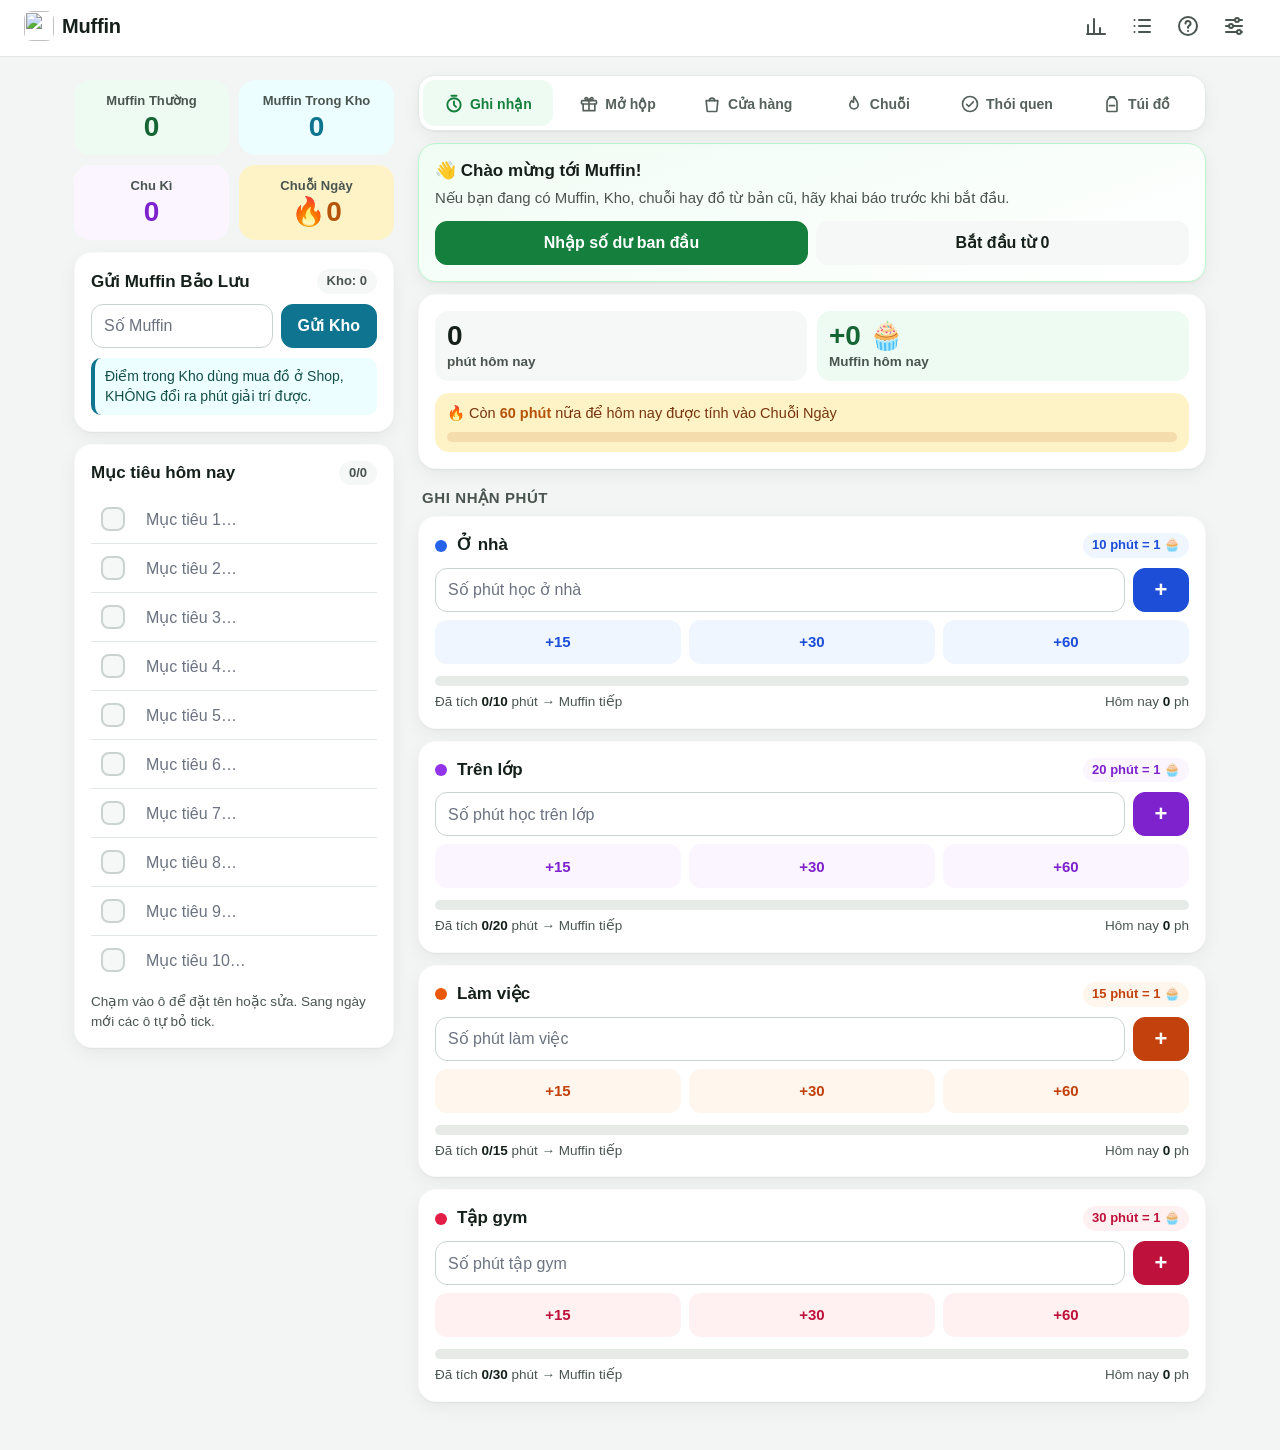
==== index.html @ 3c66b97e "Thêm app Muffin Study Game" ====
<!doctype html>
<html lang="vi">
<head>
  <meta charset="utf-8">
  <meta name="viewport" content="width=device-width, initial-scale=1, viewport-fit=cover">
  <title>Muffin</title>
  <meta name="description" content="Muffin Study Game — tự thưởng khi học, làm việc và tập gym.">
  <meta name="theme-color" content="#FFFFFF">
  <!-- PWA cho iPhone -->
  <meta name="apple-mobile-web-app-capable" content="yes">
  <meta name="mobile-web-app-capable" content="yes">
  <meta name="apple-mobile-web-app-title" content="Muffin">
  <meta name="apple-mobile-web-app-status-bar-style" content="default">
  <meta name="format-detection" content="telephone=no">
  <link rel="apple-touch-icon" sizes="180x180" href="icons/apple-touch-icon.png">
  <link rel="icon" type="image/svg+xml" href="icons/icon.svg">
  <link rel="icon" type="image/png" sizes="192x192" href="icons/icon-192.png">
  <link rel="manifest" href="manifest.json">
  <link rel="stylesheet" href="styles.css">
</head>
<body>
  <div class="app" id="app">
    <header class="topbar" id="topbar">
      <div class="topbar-row">
        <button class="brand" data-act="go" data-view="today" aria-label="Về trang Ghi nhận">
          <img src="icons/icon.svg" alt="" width="30" height="30">
          <span>Muffin</span>
        </button>
        <div class="top-actions" id="topActions"></div>
      </div>
      <div class="statbar" id="statbar" aria-label="Chỉ số"></div>
    </header>
    <div id="banner"></div>

    <div class="layout">
      <aside class="sidebar" id="sidebar" aria-label="Chỉ số và mục tiêu"></aside>
      <main class="main">
        <nav class="tabs" id="tabs" aria-label="Điều hướng chính"></nav>
        <div id="view" class="view"></div>
      </main>
    </div>

    <div class="toasts" id="toasts" role="status" aria-live="polite"></div>
    <div id="modalRoot"></div>
    <input type="file" id="importFile" accept="application/json,.json" hidden>
  </div>
  <noscript>Muffin cần bật JavaScript.</noscript>
  <script src="rules.js"></script>
  <script src="app.js"></script>
</body>
</html>
---- styles.css ----
/* Muffin Study Game — giao diện (ưu tiên iPhone 375–430px) */
:root {
  --bg: #F3F5F4;
  --card: #FFFFFF;
  --text: #15201A;
  --muted: #4A5550;
  --line: #E2E8E4;
  --soft: #F6F8F7;

  --green: #15803D;
  --green-strong: #166534;
  --green-bar: #16A34A;
  --green-50: #EEFBF2;
  --green-100: #DCFCE7;

  --home: #2563EB;  --home-ink: #1D4ED8;  --home-bg: #EFF6FF;
  --class: #9333EA; --class-ink: #7E22CE; --class-bg: #FAF5FF;
  --work: #EA580C;  --work-ink: #C2410C;  --work-bg: #FFF7ED;
  --gym: #E11D48;   --gym-ink: #BE123C;   --gym-bg: #FFF1F2;

  --kho: #0E7490;   --kho-bg: #ECFEFF;
  --day: #B45309;   --day-bg: #FEF3C7;   --day-bar: #F59E0B;
  --habit: #0F766E; --habit-bg: #CCFBF1; --habit-bar: #14B8A6;
  --danger: #B91C1C; --danger-bg: #FEF2F2;

  --radius: 18px;
  --radius-sm: 12px;
  --shadow: 0 1px 2px rgba(16, 24, 20, .05), 0 6px 18px rgba(16, 24, 20, .05);
  --nav-h: 62px;
  --safe-top: env(safe-area-inset-top, 0px);
  --safe-bottom: env(safe-area-inset-bottom, 0px);
  --safe-left: env(safe-area-inset-left, 0px);
  --safe-right: env(safe-area-inset-right, 0px);
  color-scheme: light;
}

* { box-sizing: border-box; }
html, body {
  margin: 0;
  background: var(--bg);
  color: var(--text);
  font: 16px/1.45 -apple-system, BlinkMacSystemFont, "SF Pro Text", "Segoe UI", Roboto, "Helvetica Neue", Arial, sans-serif;
  -webkit-text-size-adjust: 100%;
  -webkit-tap-highlight-color: transparent;
  overscroll-behavior: none;
}
body { min-height: 100vh; min-height: 100dvh; }
button, input, select, textarea { font: inherit; color: inherit; }
button { cursor: pointer; touch-action: manipulation; }
button:disabled { cursor: not-allowed; }
a { color: var(--green); }
h1, h2, h3 { margin: 0; line-height: 1.25; }
p { margin: 0; }
.num, b, .big { font-variant-numeric: tabular-nums; }
:focus-visible { outline: 3px solid #2563EB; outline-offset: 2px; border-radius: 6px; }
.sr-only { position: absolute; width: 1px; height: 1px; overflow: hidden; clip: rect(0 0 0 0); white-space: nowrap; }

/* ---------------- Thanh đầu trang ---------------- */
.topbar {
  position: sticky; top: 0; z-index: 20;
  background: rgba(255, 255, 255, .94);
  -webkit-backdrop-filter: saturate(1.6) blur(14px);
  backdrop-filter: saturate(1.6) blur(14px);
  border-bottom: 1px solid var(--line);
  padding: calc(var(--safe-top) + 4px) calc(var(--safe-right) + 12px) 8px calc(var(--safe-left) + 12px);
}
.topbar-row { display: flex; align-items: center; justify-content: space-between; min-height: 44px; }
.brand {
  display: flex; align-items: center; gap: 8px; border: 0; background: none; padding: 4px 6px 4px 0;
  font-weight: 800; font-size: 20px; letter-spacing: -.01em; min-height: 44px;
}
.brand img { border-radius: 8px; }
.top-actions { display: flex; gap: 2px; }
.icon-btn {
  width: 44px; height: 44px; display: inline-grid; place-items: center;
  border: 0; background: none; border-radius: 12px; color: var(--muted);
}
.icon-btn:hover { background: var(--soft); }
.icon-btn.on { color: var(--green); background: var(--green-50); }
.icon-btn svg { width: 24px; height: 24px; }
.icon-btn.sm { width: 40px; height: 40px; }
.icon-btn.sm svg { width: 20px; height: 20px; }
.icon-btn.danger { color: var(--danger); }

.statbar { display: grid; grid-template-columns: repeat(4, 1fr); gap: 6px; margin-top: 4px; }
.stat {
  border-radius: 12px; padding: 5px 6px 6px; text-align: center; min-width: 0;
  background: var(--soft);
}
.stat .lbl { display: block; font-size: 11.5px; font-weight: 600; color: var(--muted); white-space: nowrap; overflow: hidden; text-overflow: ellipsis; }
.stat b { display: block; font-size: 19px; line-height: 1.15; font-weight: 800; }
.stat.s-muffin { background: var(--green-50); } .stat.s-muffin b { color: var(--green-strong); }
.stat.s-kho { background: var(--kho-bg); } .stat.s-kho b { color: var(--kho); }
.stat.s-cycle { background: var(--class-bg); } .stat.s-cycle b { color: var(--class-ink); }
.stat.s-streak { background: var(--day-bg); } .stat.s-streak b { color: var(--day); }
.stat.bump b { animation: bump .5s ease; }
@keyframes bump { 0% { transform: scale(1); } 40% { transform: scale(1.22); } 100% { transform: scale(1); } }

/* ---------------- Banner ---------------- */
#banner:empty { display: none; }
.banner {
  display: flex; align-items: center; gap: 10px; flex-wrap: wrap;
  margin: 10px calc(var(--safe-right) + 12px) 0 calc(var(--safe-left) + 12px);
  padding: 8px 8px 8px 14px; border-radius: 14px; background: #FFFBEB; border: 1px solid #FDE68A;
  font-size: 14px; color: #713F12;
}
.banner span { flex: 1; min-width: 160px; }

/* ---------------- Bố cục ---------------- */
.layout { padding: 0 calc(var(--safe-right) + 12px) 0 calc(var(--safe-left) + 12px); }
.sidebar { display: none; }
.view { padding: 12px 0 calc(var(--nav-h) + var(--safe-bottom) + 28px); max-width: 720px; margin: 0 auto; }
.view > * + * { margin-top: 12px; }

/* Thanh tab dưới đáy (iPhone) */
.tabs {
  position: fixed; left: 0; right: 0; bottom: 0; z-index: 30;
  display: grid; grid-template-columns: repeat(6, 1fr);
  background: rgba(255, 255, 255, .96);
  -webkit-backdrop-filter: saturate(1.6) blur(14px);
  backdrop-filter: saturate(1.6) blur(14px);
  border-top: 1px solid var(--line);
  padding: 4px calc(var(--safe-right) + 4px) calc(var(--safe-bottom) + 4px) calc(var(--safe-left) + 4px);
}
.tab {
  border: 0; background: none; min-height: 54px; padding: 4px 0 2px;
  display: flex; flex-direction: column; align-items: center; justify-content: center; gap: 2px;
  color: #56615B; font-size: 11px; font-weight: 600; border-radius: 12px; position: relative;
}
.tab svg { width: 25px; height: 25px; }
.tab.on { color: var(--green); }
.tab.on svg { stroke-width: 2.3; }
.tab .badge {
  position: absolute; top: 2px; left: calc(50% + 6px);
  min-width: 18px; height: 18px; padding: 0 5px; border-radius: 9px;
  background: var(--danger); color: #fff; font-size: 11px; font-weight: 800; line-height: 18px;
}

/* ---------------- Thẻ ---------------- */
.card {
  background: var(--card); border-radius: var(--radius); box-shadow: var(--shadow);
  padding: 16px; border: 1px solid rgba(0, 0, 0, .025);
}
.card-head { display: flex; align-items: center; justify-content: space-between; gap: 8px; margin-bottom: 10px; }
.card h3 { font-size: 17px; font-weight: 750; }
.sec-title { font-size: 15px; font-weight: 750; color: var(--muted); text-transform: uppercase; letter-spacing: .04em; margin: 20px 4px 0 !important; }
.sec-title + .card, .sec-title + .bag-grid, .sec-title + .list { margin-top: 8px !important; }
.muted { color: var(--muted); }
.hint { color: var(--muted); font-size: 13.5px; margin-top: 8px; }
.note {
  margin-top: 10px; font-size: 14px; color: #134E4A; background: var(--kho-bg);
  border-radius: 10px; padding: 8px 10px; border-left: 4px solid var(--kho);
}
.pill {
  display: inline-flex; align-items: center; gap: 4px; padding: 3px 10px; border-radius: 999px;
  font-size: 13px; font-weight: 700; background: var(--soft); color: var(--muted); white-space: nowrap;
}
.pill.day { background: var(--day-bg); color: var(--day); }
.pill.habit { background: var(--habit-bg); color: var(--habit); }
.page-head { display: flex; align-items: center; gap: 4px; margin-left: -8px; }
.page-head h2 { font-size: 22px; font-weight: 800; }

/* ---------------- Nút ---------------- */
.btn {
  min-height: 44px; padding: 0 16px; border-radius: 12px; border: 1px solid var(--line);
  background: #fff; font-weight: 700; display: inline-flex; align-items: center; justify-content: center; gap: 6px;
  white-space: nowrap; transition: transform .08s ease, background .15s;
}
.btn:active:not(:disabled) { transform: scale(.97); }
.btn.primary { background: var(--green); border-color: var(--green); color: #fff; }
.btn:hover:not(:disabled) { filter: brightness(.94); }
.btn.kho { background: var(--kho); border-color: var(--kho); color: #fff; }
.btn.day { background: var(--day); border-color: var(--day); color: #fff; }
.btn.habit { background: var(--habit); border-color: var(--habit); color: #fff; }
.btn.danger { background: var(--danger); border-color: var(--danger); color: #fff; }
.btn.ghost-danger { color: var(--danger); border-color: #FECACA; background: var(--danger-bg); }
.btn.soft { background: var(--soft); border-color: transparent; }
.btn:disabled { background: #E7EAE8; border-color: #E7EAE8; color: #48514C; }
.btn.block { width: 100%; }
.btn.big { min-height: 54px; font-size: 18px; border-radius: 16px; }
.btn.sm { min-height: 44px; padding: 0 12px; font-size: 15px; }
.btn-row { display: flex; gap: 8px; flex-wrap: wrap; }
.btn-row > .btn { flex: 1; }

/* ---------------- Ô nhập ---------------- */
.row { display: flex; gap: 8px; }
.row input { flex: 1; min-width: 0; }
.input, .row input, .field input, .goal-text {
  font-size: 16px; /* >=16px để iOS không tự phóng to */
  min-height: 44px; padding: 0 12px; border-radius: 12px; border: 1.5px solid #CBD3CE; background: #fff;
}
.input:focus, .row input:focus, .field input:focus { outline: none; border-color: var(--green); box-shadow: 0 0 0 3px rgba(21, 128, 61, .18); }
.input.err, .row input.err { border-color: var(--danger); box-shadow: 0 0 0 3px rgba(185, 28, 28, .14); }
.live { margin-top: 8px; font-size: 14.5px; color: var(--muted); }
.live b { color: var(--text); }

/* ---------------- Thanh tiến độ ---------------- */
.bar { height: 10px; border-radius: 999px; background: #E6EBE8; overflow: hidden; }
.bar > span { display: block; height: 100%; border-radius: 999px; background: var(--green-bar); transition: width .45s cubic-bezier(.2, .8, .2, 1); }
.bar.lg { height: 14px; }
.bar-text { display: flex; justify-content: space-between; gap: 8px; font-size: 13.5px; color: var(--muted); margin-top: 6px; }
.bar-text b { color: var(--text); }

/* ---------------- Hôm nay ---------------- */
.today-sum .sum-grid { display: grid; grid-template-columns: 1fr 1fr; gap: 10px; }
.sum-box { background: var(--soft); border-radius: 14px; padding: 10px 12px; position: relative; }
.sum-box .big { font-size: 28px; font-weight: 800; line-height: 1.1; }
.sum-box.muffin { background: var(--green-50); }
.sum-box.muffin .big { color: var(--green-strong); }
.sum-box .lbl { font-size: 13.5px; color: var(--muted); font-weight: 600; }
.streak-line { margin-top: 12px; padding: 10px 12px; border-radius: 14px; background: var(--day-bg); color: #78350F; font-size: 14.5px; }
.streak-line b { color: var(--day); }
.streak-line .bar { margin-top: 8px; background: rgba(180, 83, 9, .14); }
.streak-line .bar > span { background: var(--day-bar); }

.cat { position: relative; overflow: hidden; }
.cat-head { display: flex; align-items: center; gap: 10px; margin-bottom: 10px; }
.cat-head .dot { width: 12px; height: 12px; border-radius: 50%; flex: none; }
.cat-head b { font-size: 17px; }
.cat-head .rate { margin-left: auto; font-size: 13px; font-weight: 700; padding: 3px 9px; border-radius: 999px; }
.cat .quick { display: flex; gap: 8px; margin-top: 8px; }
.cat .quick button { flex: 1; min-height: 44px; border-radius: 12px; border: 0; font-weight: 750; font-size: 15px; }
.cat .bar { margin-top: 12px; }
.cat-home .dot, .cat-home .bar > span { background: var(--home); }
.cat-home .rate, .cat-home .quick button { background: var(--home-bg); color: var(--home-ink); }
.cat-home .btn.primary { background: var(--home-ink); border-color: var(--home-ink); }
.cat-class .dot, .cat-class .bar > span { background: var(--class); }
.cat-class .rate, .cat-class .quick button { background: var(--class-bg); color: var(--class-ink); }
.cat-class .btn.primary { background: var(--class-ink); border-color: var(--class-ink); }
.cat-work .dot, .cat-work .bar > span { background: var(--work); }
.cat-work .rate, .cat-work .quick button { background: var(--work-bg); color: var(--work-ink); }
.cat-work .btn.primary { background: var(--work-ink); border-color: var(--work-ink); }
.cat-gym .dot, .cat-gym .bar > span { background: var(--gym); }
.cat-gym .rate, .cat-gym .quick button { background: var(--gym-bg); color: var(--gym-ink); }
.cat-gym .btn.primary { background: var(--gym-ink); border-color: var(--gym-ink); }
.cat .btn.primary { min-width: 56px; font-size: 22px; }

.flash {
  position: absolute; right: 14px; top: 10px; pointer-events: none;
  font-weight: 800; font-size: 20px; color: var(--green-strong);
  background: var(--green-100); padding: 4px 12px; border-radius: 999px;
  animation: flashUp 1.6s ease forwards;
}
@keyframes flashUp {
  0% { opacity: 0; transform: translateY(10px) scale(.8); }
  15% { opacity: 1; transform: translateY(0) scale(1.08); }
  30% { transform: scale(1); }
  80% { opacity: 1; }
  100% { opacity: 0; transform: translateY(-18px); }
}

/* Mục tiêu */
.goal-list { list-style: none; margin: 0; padding: 0; }
.goal { display: flex; align-items: center; gap: 4px; padding: 2px 0; }
.goal + .goal { border-top: 1px solid var(--line); }
.chk { width: 44px; height: 44px; flex: none; display: grid; place-items: center; position: relative; cursor: pointer; }
.chk input { position: absolute; inset: 0; opacity: 0; margin: 0; cursor: pointer; }
.chk i {
  width: 24px; height: 24px; border-radius: 8px; border: 2px solid #9AA6A0; display: grid; place-items: center; background: #fff;
  transition: background .15s, border-color .15s;
}
.chk input:checked + i { background: var(--green); border-color: var(--green); }
.chk input:checked + i::after { content: ''; width: 6px; height: 11px; border: solid #fff; border-width: 0 2.5px 2.5px 0; transform: rotate(45deg) translate(-1px, -1px); }
.chk input:disabled + i { border-color: #CBD3CE; background: var(--soft); }
.chk input:focus-visible + i { outline: 3px solid #2563EB; outline-offset: 2px; }
.goal-text { flex: 1; min-width: 0; border-color: transparent !important; background: transparent; padding: 0 6px; }
.goal-text:focus { background: var(--soft); border-color: #CBD3CE !important; outline: none; }
.goal.done .goal-text { text-decoration: line-through; color: var(--muted); }

/* ---------------- Hộp ---------------- */
.box-card { text-align: center; padding: 22px 16px; }
.box-card h2 { font-size: 22px; font-weight: 800; margin-top: 8px; }
.box-avail { font-size: 17px; margin: 6px 0 14px; color: var(--muted); }
.box-avail b { font-size: 30px; color: #6D28D9; margin-right: 4px; }
.box-card .bar > span { background: linear-gradient(90deg, #7C3AED, #C026D3); }
.box-card .btn.big { margin-top: 16px; width: 100%; background: #6D28D9; border-color: #6D28D9; color: #fff; }
.box-card .btn.big:disabled { background: #E7EAE8; border-color: #E7EAE8; color: #48514C; }

.gift { width: 120px; height: 112px; margin: 6px auto 4px; position: relative; }
.gift .g-body { position: absolute; left: 10px; right: 10px; bottom: 0; height: 70px; background: #7C3AED; border-radius: 10px 10px 14px 14px; }
.gift .g-lid { position: absolute; left: 0; right: 0; top: 24px; height: 26px; background: #8B5CF6; border-radius: 9px; z-index: 2; }
.gift .g-rib-v, .gift .g-rib-l { position: absolute; left: 50%; width: 18px; margin-left: -9px; top: 50px; bottom: 0; background: #FBBF24; z-index: 3; }
.gift .g-rib-l { top: 24px; bottom: auto; height: 26px; }
.gift .g-bow { position: absolute; left: 50%; top: 2px; width: 60px; height: 26px; margin-left: -30px; z-index: 4; }
.gift .g-bow::before, .gift .g-bow::after {
  content: ''; position: absolute; top: 2px; width: 26px; height: 22px; border: 6px solid #FBBF24; border-radius: 50% 50% 4px 50%;
}
.gift .g-bow::before { left: 0; transform: rotate(-12deg); }
.gift .g-bow::after { right: 0; transform: rotate(12deg) scaleX(-1); }
.gift .g-lid-wrap { position: absolute; inset: 0 0 auto 0; height: 50px; z-index: 5; }
.gift.ready { animation: wiggle 2.4s ease-in-out infinite; }
@keyframes wiggle { 0%, 80%, 100% { transform: rotate(0); } 84% { transform: rotate(-5deg); } 88% { transform: rotate(5deg); } 92% { transform: rotate(-3deg); } 96% { transform: rotate(2deg); } }
.gift.shake { animation: shake .9s ease-in-out; }
@keyframes shake {
  0%, 100% { transform: translate(0) rotate(0); }
  10% { transform: translate(-3px, 0) rotate(-6deg); } 20% { transform: translate(3px, -2px) rotate(6deg); }
  30% { transform: translate(-4px, 0) rotate(-8deg); } 40% { transform: translate(4px, -3px) rotate(8deg); }
  50% { transform: translate(-5px, 0) rotate(-10deg); } 60% { transform: translate(5px, -4px) rotate(10deg); }
  70% { transform: translate(-3px, 0) rotate(-6deg); } 80% { transform: translate(3px, -2px) rotate(5deg); }
}
.gift.open .g-lid-wrap { animation: lidOff .7s cubic-bezier(.2, .9, .3, 1) forwards; }
@keyframes lidOff { to { transform: translate(40px, -90px) rotate(35deg); opacity: 0; } }
.box-stage { position: relative; padding: 20px 0 8px; text-align: center; min-height: 230px; }
.reward-pop { font-size: 46px; font-weight: 900; color: var(--green-strong); opacity: 0; transform: scale(.4); }
.reward-pop.show { animation: pop .6s cubic-bezier(.2, 1.4, .4, 1) forwards; }
@keyframes pop { to { opacity: 1; transform: scale(1); } }
.confetti { position: absolute; left: 50%; top: 90px; width: 9px; height: 14px; border-radius: 2px; opacity: 0; }
.confetti.go { animation: confetti 1.2s ease-out forwards; }
@keyframes confetti {
  0% { opacity: 1; transform: translate(0, 0) rotate(0); }
  100% { opacity: 0; transform: translate(var(--dx), var(--dy)) rotate(var(--rot)); }
}

/* ---------------- Danh sách (shop, chuỗi, nhật ký) ---------------- */
.list { padding: 4px 0; }
.list > .li { display: flex; align-items: center; gap: 12px; padding: 10px 14px; min-height: 60px; }
.list > .li + .li { border-top: 1px solid var(--line); }
.li-ic { width: 40px; height: 40px; border-radius: 12px; background: var(--soft); display: grid; place-items: center; font-size: 22px; flex: none; }
.li-main { flex: 1; min-width: 0; }
.li-main b { display: block; font-size: 16px; font-weight: 700; }
.li-sub { display: block; font-size: 13.5px; color: var(--muted); }
.li-sub.warn { color: var(--danger); font-weight: 600; }
.li-sub.good { color: var(--green-strong); font-weight: 600; }
.price { font-weight: 800; }

/* Chuỗi */
.hero { padding: 18px; }
.hero.day { background: linear-gradient(160deg, #FFFBEB, #FEF3C7); border-color: #FDE68A; }
.hero.habit-hero { background: linear-gradient(160deg, #F0FDFA, #CCFBF1); border-color: #99F6E4; }
.hero-label { font-weight: 800; font-size: 15px; text-transform: uppercase; letter-spacing: .05em; }
.hero.day .hero-label { color: var(--day); }
.hero-num { font-size: 48px; font-weight: 900; line-height: 1.05; margin: 4px 0; color: #78350F; }
.hero-num small { font-size: 18px; font-weight: 700; }
.hero p { color: #5C3A0E; font-size: 14.5px; }
.hero .bar { margin-top: 10px; background: rgba(180, 83, 9, .14); }
.hero .bar > span { background: var(--day-bar); }
.ms-at {
  width: 44px; height: 44px; border-radius: 50%; display: grid; place-items: center; flex: none;
  font-weight: 850; font-size: 15px; background: var(--soft); color: var(--muted);
}
.ms.claimed .ms-at { background: #E7EAE8; color: #48514C; }
.ms.ready .ms-at { background: var(--day); color: #fff; }
.ms.locked .ms-at { background: var(--day-bg); color: var(--day); }
.habit-ms.ready .ms-at { background: var(--habit); color: #fff; }
.habit-ms.locked .ms-at { background: var(--habit-bg); color: var(--habit); }
.seg { display: grid; grid-template-columns: 1fr 1fr; background: #E6EBE8; border-radius: 14px; padding: 4px; gap: 4px; }
.seg button { min-height: 40px; border: 0; border-radius: 10px; background: none; font-weight: 700; color: var(--muted); }
.seg button.on { background: #fff; color: var(--text); box-shadow: 0 1px 3px rgba(0, 0, 0, .1); }

/* Thói quen */
.habit-card .habit-head { display: flex; align-items: center; gap: 8px; }
.habit-card .habit-head b { flex: 1; font-size: 17px; min-width: 0; overflow-wrap: anywhere; }
.week { display: grid; grid-template-columns: repeat(7, 1fr); gap: 4px; margin: 12px 0; }
.wd {
  border: 0; background: none; padding: 0; display: flex; flex-direction: column; align-items: center; gap: 4px;
  font-size: 12px; font-weight: 600; color: var(--muted); min-height: 52px;
}
.wd i { width: 30px; height: 30px; border-radius: 50%; border: 2px dashed #B9C3BE; display: grid; place-items: center; font-style: normal; font-size: 15px; color: #fff; }
.wd.done i { background: #0D9488; border: 2px solid #0D9488; }
.wd.done i::after { content: '✓'; font-weight: 900; }
.wd.today span { color: var(--habit); font-weight: 800; }
.wd.editable i { border-style: solid; border-color: var(--habit); }
.wd.editable.done i { border-color: var(--habit); }
.wd:disabled { cursor: default; }
.btn.habit-done { background: var(--habit-bg); border-color: var(--habit-bg); color: var(--habit); }
.claim-box {
  margin-top: 10px; padding: 10px 12px; border-radius: 14px; background: var(--habit-bg); color: #134E4A;
  display: flex; align-items: center; gap: 8px; flex-wrap: wrap;
}
.claim-box span { flex: 1; min-width: 150px; font-weight: 600; }
.claim-box.day { background: var(--day-bg); color: #78350F; }
details.card > summary { list-style: none; cursor: pointer; display: flex; align-items: center; justify-content: space-between; min-height: 32px; font-weight: 750; font-size: 17px; }
details.card > summary::-webkit-details-marker { display: none; }
details.card > summary::after { content: '▾'; font-size: 18px; color: var(--muted); transition: transform .2s; }
details.card[open] > summary::after { transform: rotate(180deg); }
.rt { width: 100%; border-collapse: collapse; margin-top: 8px; font-size: 15px; }
.rt td, .rt th { padding: 8px 6px; border-top: 1px solid var(--line); text-align: left; }
.rt th { font-size: 13px; color: var(--muted); font-weight: 700; border-top: 0; }
.rt td:first-child { font-weight: 800; width: 64px; white-space: nowrap; }

/* ---------------- Túi đồ ---------------- */
.fun-card { background: linear-gradient(160deg, #F0FDF4, #DCFCE7); border-color: #BBF7D0; }
.fun-num { font-size: 44px; font-weight: 900; color: var(--green-strong); line-height: 1.05; margin: 2px 0; }
.fun-num small { font-size: 18px; font-weight: 700; }
.fun-label { font-weight: 800; color: var(--green-strong); text-transform: uppercase; letter-spacing: .05em; font-size: 14px; }
.fun-card .row { margin-top: 12px; }
.bag-grid { display: grid; grid-template-columns: repeat(2, 1fr); gap: 10px; }
.bag-card { padding: 14px 12px 12px; display: flex; flex-direction: column; gap: 6px; }
.bag-card .bag-ic { font-size: 30px; line-height: 1; }
.bag-card b.name { font-size: 15.5px; font-weight: 750; line-height: 1.25; min-height: 2.5em; }
.bag-n { font-size: 14px; color: var(--muted); }
.bag-n b { font-size: 18px; color: var(--text); }
.bag-card.has { border-color: #BBF7D0; box-shadow: 0 0 0 2px #DCFCE7 inset, var(--shadow); }
.bag-card .btn { margin-top: auto; }

/* ---------------- Thống kê ---------------- */
.chart { width: 100%; height: auto; max-height: 320px; display: block; margin-top: 6px; }
.chart text { font-size: 10.5px; fill: #4A5550; font-family: inherit; }
.legend { display: flex; flex-wrap: wrap; gap: 6px 14px; margin-top: 8px; font-size: 13.5px; }
.legend span { display: inline-flex; align-items: center; gap: 6px; }
.legend i { width: 12px; height: 12px; border-radius: 3px; display: inline-block; }
.tiles { display: grid; grid-template-columns: 1fr 1fr; gap: 10px; }
.tile { background: var(--soft); border-radius: 14px; padding: 10px 12px; }
.tile .lbl { font-size: 13px; color: var(--muted); font-weight: 600; }
.tile b { display: block; font-size: 22px; font-weight: 800; }
.tile.green { background: var(--green-50); } .tile.green b { color: var(--green-strong); }
.tile.red { background: var(--gym-bg); } .tile.red b { color: var(--gym-ink); }

/* ---------------- Nhật ký ---------------- */
.log-li time { font-size: 13.5px; color: var(--muted); font-weight: 700; width: 44px; flex: none; font-variant-numeric: tabular-nums; }
.log-li .li-main { font-size: 15px; overflow-wrap: anywhere; }

/* ---------------- Luật chơi ---------------- */
.rules h3 { margin-bottom: 8px; }
.rules ul { margin: 0; padding-left: 20px; }
.rules li { margin: 4px 0; }
.rules .rt td:first-child { width: auto; font-weight: 600; white-space: normal; }
.rules .rt td:last-child { text-align: right; font-weight: 800; white-space: nowrap; }

/* ---------------- Cài đặt / Số dư ---------------- */
.field { display: flex; align-items: center; gap: 10px; padding: 8px 0; }
.field + .field { border-top: 1px solid var(--line); }
.field label { flex: 1; font-size: 15px; }
.field label small { display: block; color: var(--muted); font-size: 13px; }
.field input { width: 96px; text-align: right; }
.field input[type=checkbox] { width: 24px; height: 24px; min-height: 0; accent-color: var(--green); }
.danger-zone { border: 1.5px solid #FECACA; }

/* ---------------- Toast ---------------- */
.toasts {
  position: fixed; left: 0; right: 0; z-index: 60; pointer-events: none;
  bottom: calc(var(--nav-h) + var(--safe-bottom) + 12px);
  display: flex; flex-direction: column; align-items: center; gap: 8px; padding: 0 12px;
}
.toast {
  pointer-events: auto; display: flex; align-items: center; gap: 10px;
  max-width: 460px; width: 100%; padding: 10px 10px 10px 14px; border-radius: 14px;
  background: #1C2620; color: #fff; font-size: 15px; box-shadow: 0 10px 30px rgba(0, 0, 0, .25);
  animation: toastIn .25s ease;
}
.toast span { flex: 1; }
.toast.error { background: #7F1D1D; }
.toast.success { background: #14532D; }
.toast button { min-height: 40px; border: 0; border-radius: 10px; padding: 0 12px; font-weight: 800; background: rgba(255, 255, 255, .16); color: #fff; }
.toast.out { animation: toastOut .2s ease forwards; }
@keyframes toastIn { from { opacity: 0; transform: translateY(12px); } }
@keyframes toastOut { to { opacity: 0; transform: translateY(12px); } }

/* ---------------- Modal ---------------- */
.backdrop {
  position: fixed; inset: 0; z-index: 80; background: rgba(15, 23, 20, .45);
  display: flex; align-items: flex-end; justify-content: center; animation: fadeIn .2s ease;
}
.sheet {
  width: 100%; max-width: 480px; max-height: 88vh; overflow-y: auto; overscroll-behavior: contain;
  background: #fff; border-radius: 22px 22px 0 0; padding: 20px 18px calc(var(--safe-bottom) + 18px);
  animation: sheetUp .28s cubic-bezier(.2, .9, .3, 1);
}
.sheet h3 { font-size: 19px; font-weight: 800; margin-bottom: 8px; }
.sheet .body { color: #2C3631; font-size: 15.5px; }
.sheet .body p + p { margin-top: 8px; }
.sheet .btn-row { margin-top: 18px; }
@keyframes fadeIn { from { opacity: 0; } }
@keyframes sheetUp { from { transform: translateY(40px); opacity: .6; } }

.welcome { background: linear-gradient(160deg, #F0FDF4, #FFFFFF); border-color: #BBF7D0; }
.welcome p { color: var(--muted); margin: 6px 0 12px; font-size: 15px; }
.empty { text-align: center; color: var(--muted); padding: 22px 12px; }

/* ================= Màn rộng: 2 cột như bản cũ ================= */
@media (min-width: 900px) {
  :root { --nav-h: 0px; }
  .statbar { display: none; }
  .topbar { padding-left: 24px; padding-right: 24px; }
  .layout {
    display: grid; grid-template-columns: 320px minmax(0, 1fr); gap: 24px;
    max-width: 1180px; margin: 0 auto; padding: 18px 24px 0;
  }
  .sidebar { display: block; position: sticky; top: 80px; align-self: start; }
  .sidebar > * + * { margin-top: 12px; }
  .side-stats { display: grid; grid-template-columns: 1fr 1fr; gap: 10px; }
  .side-stats .stat { padding: 12px; border-radius: 16px; }
  .side-stats .stat .lbl { font-size: 13px; }
  .side-stats .stat b { font-size: 28px; }
  .tabs {
    position: sticky; top: 64px; bottom: auto; z-index: 15; border: 1px solid var(--line); border-radius: 16px;
    padding: 4px; box-shadow: var(--shadow);
  }
  .tab { flex-direction: row; font-size: 14px; gap: 6px; min-height: 46px; }
  .tab svg { width: 20px; height: 20px; }
  .tab.on { background: var(--green-50); }
  .tab .badge { position: static; }
  .view { padding-bottom: 48px; max-width: none; }
  .bag-grid { grid-template-columns: repeat(3, 1fr); }
  .toasts { bottom: 24px; }
  .backdrop { align-items: center; }
  .sheet { border-radius: 22px; padding-bottom: 20px; }
  .banner { max-width: 1132px; margin: 12px auto 0; }
}
@media (min-width: 1100px) { .bag-grid { grid-template-columns: repeat(4, 1fr); } }

@media (prefers-reduced-motion: reduce) {
  *, *::before, *::after { animation-duration: .01ms !important; animation-iteration-count: 1 !important; transition-duration: .01ms !important; }
}
input::placeholder { color: #6B7280; opacity: 1; }
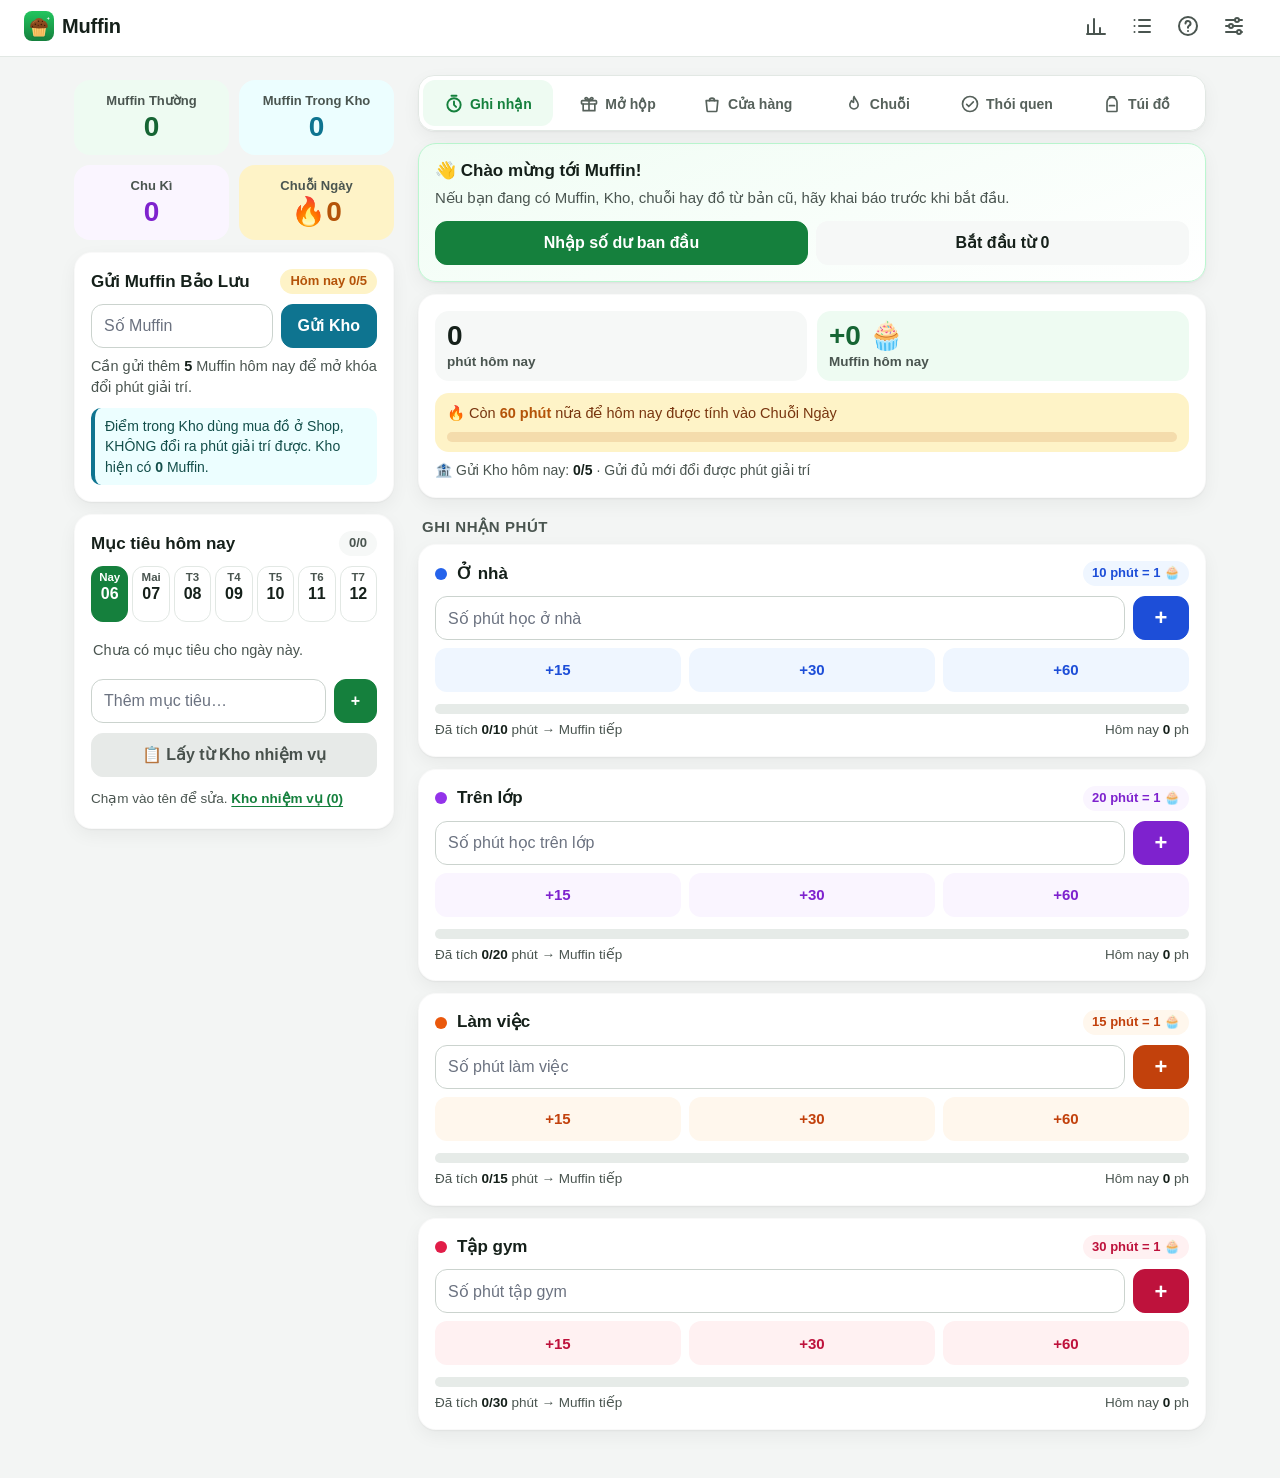
==== commit e8cdd21a: "v1.1.0: Chu Kì 75 ngày, gửi Kho 5/ngày, giới hạn 120 phút, Kho nhiệm vụ, mục tiêu theo ngày" ====
--- a/index.html
+++ b/index.html
@@ -4,7 +4,7 @@
   <meta charset="utf-8">
   <meta name="viewport" content="width=device-width, initial-scale=1, viewport-fit=cover">
   <title>Muffin</title>
-  <meta name="description" content="Muffin Study Game — tự thưởng khi học, làm việc và tập gym.">
+  <meta name="description" content="Muffin Study Game: tự thưởng khi học, làm việc và tập gym.">
   <meta name="theme-color" content="#FFFFFF">
   <!-- PWA cho iPhone -->
   <meta name="apple-mobile-web-app-capable" content="yes">
--- a/styles.css
+++ b/styles.css
@@ -1,4 +1,4 @@
-/* Muffin Study Game — giao diện (ưu tiên iPhone 375–430px) */
+/* Muffin Study Game: giao diện (ưu tiên iPhone 375-430px) */
 :root {
   --bg: #F3F5F4;
   --card: #FFFFFF;
@@ -266,6 +266,48 @@
 .goal-text { flex: 1; min-width: 0; border-color: transparent !important; background: transparent; padding: 0 6px; }
 .goal-text:focus { background: var(--soft); border-color: #CBD3CE !important; outline: none; }
 .goal.done .goal-text { text-decoration: line-through; color: var(--muted); }
+.goal-num { width: 44px; height: 44px; flex: none; display: grid; place-items: center; font-weight: 800; font-size: 14px; color: var(--muted); }
+.empty-goals { color: var(--muted); font-size: 14.5px; padding: 10px 2px; }
+.goal-add { margin-top: 8px; }
+.goal-tools { margin-top: 10px; }
+.linkish { background: none; border: 0; padding: 4px 0; min-height: 0; color: var(--green); font-weight: 700; text-decoration: underline; text-underline-offset: 3px; font-size: inherit; }
+
+/* Dải chọn ngày cho mục tiêu */
+.dstrip { display: grid; grid-template-columns: repeat(7, minmax(0, 1fr)); gap: 4px; margin: 4px 0 8px; }
+.dchip {
+  min-height: 56px; border-radius: 12px; border: 1.5px solid var(--line); background: #fff; padding: 4px 0;
+  display: flex; flex-direction: column; align-items: center; justify-content: center; gap: 1px; line-height: 1.1;
+}
+.dchip span { font-size: 11.5px; font-weight: 700; color: var(--muted); }
+.dchip b { font-size: 16px; font-weight: 800; }
+.dchip i { font-style: normal; font-size: 11px; font-weight: 800; color: var(--green); min-height: 13px; }
+.dchip.on { background: var(--green); border-color: var(--green); color: #fff; }
+.dchip.on span, .dchip.on i { color: #fff; }
+
+/* Kho nhiệm vụ */
+textarea {
+  width: 100%; font-size: 16px; padding: 10px 12px; border-radius: 12px; border: 1.5px solid #CBD3CE; background: #fff;
+  resize: vertical; min-height: 104px; line-height: 1.4;
+}
+textarea:focus { outline: none; border-color: var(--green); box-shadow: 0 0 0 3px rgba(21, 128, 61, .18); }
+.list > .li.task-li { gap: 6px; padding: 6px 8px 6px 10px; min-height: 56px; }
+.task-li .pill { flex: none; }
+.pick-list { list-style: none; margin: 10px 0 0; padding: 0; max-height: 46vh; overflow-y: auto; }
+.pick { display: flex; align-items: center; gap: 10px; min-height: 44px; padding: 4px 2px; cursor: pointer; }
+.pick input { width: 22px; height: 22px; flex: none; accent-color: var(--green); }
+.pick.off { color: var(--muted); cursor: default; }
+.pick small { font-size: 12.5px; }
+li + li > .pick { border-top: 1px solid var(--line); }
+
+/* Gửi Kho mỗi ngày và giới hạn đổi phút */
+.pill.kho-ok { background: var(--green-100); color: var(--green-strong); }
+.pill.kho-need { background: var(--day-bg); color: var(--day); }
+.lock-note { margin-top: 10px; font-size: 14px; color: #78350F; background: var(--day-bg); border-radius: 10px; padding: 8px 10px; border-left: 4px solid var(--day-bar); }
+.kho-line { margin-top: 8px; font-size: 14px; color: var(--muted); }
+.kho-line b { color: var(--text); }
+.row input:disabled { background: #EEF1EF; color: #6B746F; }
+.hero-head { display: flex; align-items: center; justify-content: space-between; gap: 8px; }
+.pill.cycle { background: #78350F; color: #FFFBEB; font-size: 14px; }
 
 /* ---------------- Hộp ---------------- */
 .box-card { text-align: center; padding: 22px 16px; }
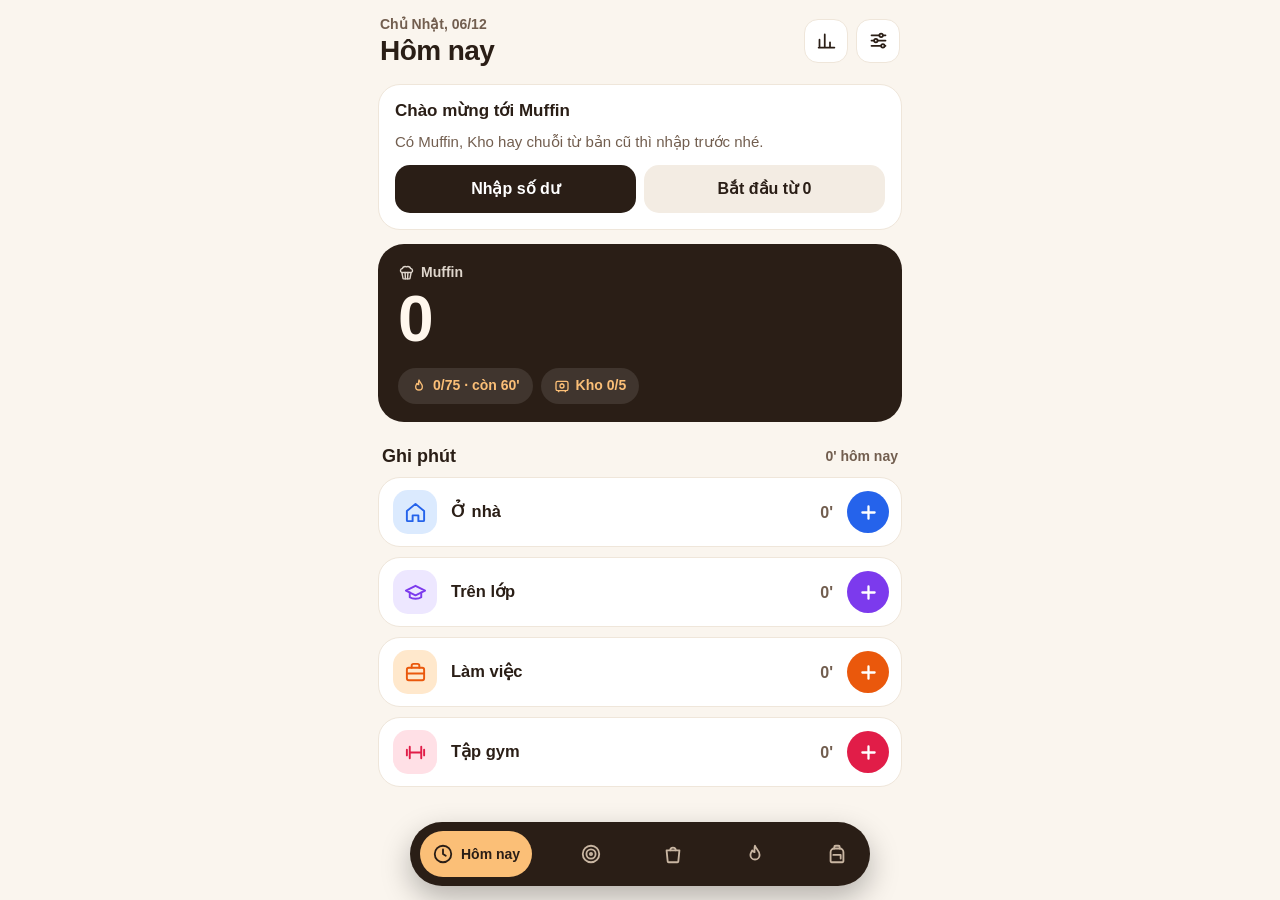
==== commit 1feaffcb: "v1.3.0: giao diện mới (sáng/tối, 5 tab, bàn phím số ghi phút)" ====
--- a/index.html
+++ b/index.html
@@ -5,7 +5,7 @@
   <meta name="viewport" content="width=device-width, initial-scale=1, viewport-fit=cover">
   <title>Muffin</title>
   <meta name="description" content="Muffin Study Game: tự thưởng khi học, làm việc và tập gym.">
-  <meta name="theme-color" content="#FFFFFF">
+  <meta name="theme-color" content="#FAF5EE" id="themeColor">
   <!-- PWA cho iPhone -->
   <meta name="apple-mobile-web-app-capable" content="yes">
   <meta name="mobile-web-app-capable" content="yes">
@@ -16,30 +16,16 @@
   <link rel="icon" type="image/svg+xml" href="icons/icon.svg">
   <link rel="icon" type="image/png" sizes="192x192" href="icons/icon-192.png">
   <link rel="manifest" href="manifest.json">
+  <script>
+    // Áp giao diện sáng/tối trước khi vẽ để không bị nháy màu
+    try { var th = localStorage.getItem('muffin.theme'); if (th === 'light' || th === 'dark') document.documentElement.dataset.theme = th; } catch (e) { /* bỏ qua */ }
+  </script>
   <link rel="stylesheet" href="styles.css">
 </head>
 <body>
   <div class="app" id="app">
-    <header class="topbar" id="topbar">
-      <div class="topbar-row">
-        <button class="brand" data-act="go" data-view="today" aria-label="Về trang Ghi nhận">
-          <img src="icons/icon.svg" alt="" width="30" height="30">
-          <span>Muffin</span>
-        </button>
-        <div class="top-actions" id="topActions"></div>
-      </div>
-      <div class="statbar" id="statbar" aria-label="Chỉ số"></div>
-    </header>
-    <div id="banner"></div>
-
-    <div class="layout">
-      <aside class="sidebar" id="sidebar" aria-label="Chỉ số và mục tiêu"></aside>
-      <main class="main">
-        <nav class="tabs" id="tabs" aria-label="Điều hướng chính"></nav>
-        <div id="view" class="view"></div>
-      </main>
-    </div>
-
+    <main id="view" class="view"></main>
+    <nav class="tabbar" id="tabs" aria-label="Điều hướng chính"></nav>
     <div class="toasts" id="toasts" role="status" aria-live="polite"></div>
     <div id="modalRoot"></div>
     <input type="file" id="importFile" accept="application/json,.json" hidden>
--- a/styles.css
+++ b/styles.css
@@ -1,337 +1,398 @@
-/* Muffin Study Game: giao diện (ưu tiên iPhone 375-430px) */
+/* Muffin Study Game: giao diện v1.3 (sáng = nâu kem, tối = đen chanh). Ưu tiên iPhone 375-430px */
 :root {
-  --bg: #F3F5F4;
-  --card: #FFFFFF;
-  --text: #15201A;
-  --muted: #4A5550;
-  --line: #E2E8E4;
-  --soft: #F6F8F7;
-
-  --green: #15803D;
-  --green-strong: #166534;
-  --green-bar: #16A34A;
-  --green-50: #EEFBF2;
-  --green-100: #DCFCE7;
-
-  --home: #2563EB;  --home-ink: #1D4ED8;  --home-bg: #EFF6FF;
-  --class: #9333EA; --class-ink: #7E22CE; --class-bg: #FAF5FF;
-  --work: #EA580C;  --work-ink: #C2410C;  --work-bg: #FFF7ED;
-  --gym: #E11D48;   --gym-ink: #BE123C;   --gym-bg: #FFF1F2;
-
-  --kho: #0E7490;   --kho-bg: #ECFEFF;
-  --day: #B45309;   --day-bg: #FEF3C7;   --day-bar: #F59E0B;
-  --habit: #0F766E; --habit-bg: #CCFBF1; --habit-bar: #14B8A6;
-  --danger: #B91C1C; --danger-bg: #FEF2F2;
-
-  --radius: 18px;
-  --radius-sm: 12px;
-  --shadow: 0 1px 2px rgba(16, 24, 20, .05), 0 6px 18px rgba(16, 24, 20, .05);
-  --nav-h: 62px;
+  --bg: #FAF5EE; --card: #FFFFFF; --soft: #F3ECE3; --line: #EFE6DA; --ink: #2A1E16; --muted: #725E4F; --cb: #D3C3AF;
+  --hero-bg: #2A1E16; --hero-ink: #FFF7ED; --hero-num: #FFF7ED; --hero-pill: rgba(255, 255, 255, .1); --hero-pill-ink: #FBBF77;
+  --pri: #2A1E16; --pri-ink: #FFFFFF; --hl: #FBBF77; --hl-ink: #2A1E16;
+  --ok: #15803D; --ok-bg: #DCFCE7; --bad: #B91C1C; --bad-bg: #FEE2E2; --warn: #9A4A06; --warn-bg: #FEF3C7;
+  --kho: #0E7490; --kho-bg: #CFFAFE;
+  --fl: #D97706; --fl-bg: #FFE8CC; --fl-ink: #7C2D12;
+  --bx: #7C3AED; --bx-bg: #EDE7FF; --bx-ink: #3B1F82;
+  --home: #2563EB; --home-bg: #DBEAFE;
+  --class: #7C3AED; --class-bg: #EDE7FF;
+  --work: #EA580C; --work-bg: #FFE8CC;
+  --gym: #E11D48; --gym-bg: #FFE0E6;
+  --tab-bg: #2A1E16; --tab-ink: #C9B6A2; --tab-on: #FBBF77; --tab-on-ink: #2A1E16; --tab-line: transparent;
+  --heat0: #EFE6DA; --heat1: #FCD9A8; --heat2: #F59E0B; --heat-today: #9A4A06;
+  --dim: rgba(30, 20, 12, .45); --sheet: #FFFCF8; --toast: #2A1E16; --toast-ink: #FFFFFF;
+  --focus: #2563EB;
   --safe-top: env(safe-area-inset-top, 0px);
   --safe-bottom: env(safe-area-inset-bottom, 0px);
   --safe-left: env(safe-area-inset-left, 0px);
   --safe-right: env(safe-area-inset-right, 0px);
   color-scheme: light;
 }
+@media (prefers-color-scheme: dark) {
+  :root:not([data-theme="light"]) {
+    --bg: #0B0E13; --card: #151A21; --soft: #1F2630; --line: #232A33; --ink: #F3F4F6; --muted: #9CA3AF; --cb: #3A4350;
+    --hero-bg: radial-gradient(130% 130% at 100% 0%, #2B3A12 0%, #151A21 60%); --hero-ink: #E5E7EB; --hero-num: #BEF264; --hero-pill: #1F2630; --hero-pill-ink: #E5E7EB;
+    --pri: #BEF264; --pri-ink: #0B0E13; --hl: #BEF264; --hl-ink: #0B0E13;
+    --ok: #BEF264; --ok-bg: rgba(190, 242, 100, .14); --bad: #FCA5A5; --bad-bg: rgba(248, 113, 113, .16); --warn: #FCD34D; --warn-bg: rgba(251, 191, 36, .14);
+    --kho: #67E8F9; --kho-bg: rgba(103, 232, 249, .12);
+    --fl: #FBBF24; --fl-bg: rgba(251, 191, 36, .12); --fl-ink: #FCD34D;
+    --bx: #8B5CF6; --bx-bg: rgba(167, 139, 250, .14); --bx-ink: #C4B5FD;
+    --home: #3B82F6; --home-bg: rgba(96, 165, 250, .14);
+    --class: #A855F7; --class-bg: rgba(192, 132, 252, .14);
+    --work: #F97316; --work-bg: rgba(251, 146, 60, .14);
+    --gym: #F43F5E; --gym-bg: rgba(251, 113, 133, .14);
+    --tab-bg: #151A21; --tab-ink: #8B93A0; --tab-on: #BEF264; --tab-on-ink: #0B0E13; --tab-line: #262E38;
+    --heat0: #1F2630; --heat1: #78350F; --heat2: #D97706; --heat-today: #FBBF24;
+    --dim: rgba(0, 0, 0, .6); --sheet: #151A21; --toast: #F3F4F6; --toast-ink: #0B0E13;
+    --focus: #BEF264;
+    color-scheme: dark;
+  }
+}
+:root[data-theme="dark"] {
+  --bg: #0B0E13; --card: #151A21; --soft: #1F2630; --line: #232A33; --ink: #F3F4F6; --muted: #9CA3AF; --cb: #3A4350;
+  --hero-bg: radial-gradient(130% 130% at 100% 0%, #2B3A12 0%, #151A21 60%); --hero-ink: #E5E7EB; --hero-num: #BEF264; --hero-pill: #1F2630; --hero-pill-ink: #E5E7EB;
+  --pri: #BEF264; --pri-ink: #0B0E13; --hl: #BEF264; --hl-ink: #0B0E13;
+  --ok: #BEF264; --ok-bg: rgba(190, 242, 100, .14); --bad: #FCA5A5; --bad-bg: rgba(248, 113, 113, .16); --warn: #FCD34D; --warn-bg: rgba(251, 191, 36, .14);
+  --kho: #67E8F9; --kho-bg: rgba(103, 232, 249, .12);
+  --fl: #FBBF24; --fl-bg: rgba(251, 191, 36, .12); --fl-ink: #FCD34D;
+  --bx: #8B5CF6; --bx-bg: rgba(167, 139, 250, .14); --bx-ink: #C4B5FD;
+  --home: #3B82F6; --home-bg: rgba(96, 165, 250, .14);
+  --class: #A855F7; --class-bg: rgba(192, 132, 252, .14);
+  --work: #F97316; --work-bg: rgba(251, 146, 60, .14);
+  --gym: #F43F5E; --gym-bg: rgba(251, 113, 133, .14);
+  --tab-bg: #151A21; --tab-ink: #8B93A0; --tab-on: #BEF264; --tab-on-ink: #0B0E13; --tab-line: #262E38;
+  --heat0: #1F2630; --heat1: #78350F; --heat2: #D97706; --heat-today: #FBBF24;
+  --dim: rgba(0, 0, 0, .6); --sheet: #151A21; --toast: #F3F4F6; --toast-ink: #0B0E13;
+  --focus: #BEF264;
+  color-scheme: dark;
+}
 
 * { box-sizing: border-box; }
 html, body {
-  margin: 0;
-  background: var(--bg);
-  color: var(--text);
+  margin: 0; background: var(--bg); color: var(--ink);
   font: 16px/1.45 -apple-system, BlinkMacSystemFont, "SF Pro Text", "Segoe UI", Roboto, "Helvetica Neue", Arial, sans-serif;
-  -webkit-text-size-adjust: 100%;
-  -webkit-tap-highlight-color: transparent;
-  overscroll-behavior: none;
+  -webkit-text-size-adjust: 100%; -webkit-tap-highlight-color: transparent; overscroll-behavior: none;
 }
 body { min-height: 100vh; min-height: 100dvh; }
 button, input, select, textarea { font: inherit; color: inherit; }
 button { cursor: pointer; touch-action: manipulation; }
 button:disabled { cursor: not-allowed; }
-a { color: var(--green); }
-h1, h2, h3 { margin: 0; line-height: 1.25; }
+h1, h2, h3 { margin: 0; line-height: 1.2; }
 p { margin: 0; }
-.num, b, .big { font-variant-numeric: tabular-nums; }
-:focus-visible { outline: 3px solid #2563EB; outline-offset: 2px; border-radius: 6px; }
-.sr-only { position: absolute; width: 1px; height: 1px; overflow: hidden; clip: rect(0 0 0 0); white-space: nowrap; }
-
-/* ---------------- Thanh đầu trang ---------------- */
-.topbar {
-  position: sticky; top: 0; z-index: 20;
-  background: rgba(255, 255, 255, .94);
-  -webkit-backdrop-filter: saturate(1.6) blur(14px);
-  backdrop-filter: saturate(1.6) blur(14px);
-  border-bottom: 1px solid var(--line);
-  padding: calc(var(--safe-top) + 4px) calc(var(--safe-right) + 12px) 8px calc(var(--safe-left) + 12px);
-}
-.topbar-row { display: flex; align-items: center; justify-content: space-between; min-height: 44px; }
-.brand {
-  display: flex; align-items: center; gap: 8px; border: 0; background: none; padding: 4px 6px 4px 0;
-  font-weight: 800; font-size: 20px; letter-spacing: -.01em; min-height: 44px;
-}
-.brand img { border-radius: 8px; }
-.top-actions { display: flex; gap: 2px; }
-.icon-btn {
-  width: 44px; height: 44px; display: inline-grid; place-items: center;
-  border: 0; background: none; border-radius: 12px; color: var(--muted);
-}
-.icon-btn:hover { background: var(--soft); }
-.icon-btn.on { color: var(--green); background: var(--green-50); }
-.icon-btn svg { width: 24px; height: 24px; }
-.icon-btn.sm { width: 40px; height: 40px; }
-.icon-btn.sm svg { width: 20px; height: 20px; }
-.icon-btn.danger { color: var(--danger); }
-
-.statbar { display: grid; grid-template-columns: repeat(4, 1fr); gap: 6px; margin-top: 4px; }
-.stat {
-  border-radius: 12px; padding: 5px 6px 6px; text-align: center; min-width: 0;
-  background: var(--soft);
-}
-.stat .lbl { display: block; font-size: 11.5px; font-weight: 600; color: var(--muted); white-space: nowrap; overflow: hidden; text-overflow: ellipsis; }
-.stat b { display: block; font-size: 19px; line-height: 1.15; font-weight: 800; }
-.stat.s-muffin { background: var(--green-50); } .stat.s-muffin b { color: var(--green-strong); }
-.stat.s-kho { background: var(--kho-bg); } .stat.s-kho b { color: var(--kho); }
-.stat.s-cycle { background: var(--class-bg); } .stat.s-cycle b { color: var(--class-ink); }
-.stat.s-streak { background: var(--day-bg); } .stat.s-streak b { color: var(--day); }
-.stat.bump b { animation: bump .5s ease; }
-@keyframes bump { 0% { transform: scale(1); } 40% { transform: scale(1.22); } 100% { transform: scale(1); } }
-
-/* ---------------- Banner ---------------- */
-#banner:empty { display: none; }
-.banner {
-  display: flex; align-items: center; gap: 10px; flex-wrap: wrap;
-  margin: 10px calc(var(--safe-right) + 12px) 0 calc(var(--safe-left) + 12px);
-  padding: 8px 8px 8px 14px; border-radius: 14px; background: #FFFBEB; border: 1px solid #FDE68A;
-  font-size: 14px; color: #713F12;
-}
-.banner span { flex: 1; min-width: 160px; }
-
-/* ---------------- Bố cục ---------------- */
-.layout { padding: 0 calc(var(--safe-right) + 12px) 0 calc(var(--safe-left) + 12px); }
-.sidebar { display: none; }
-.view { padding: 12px 0 calc(var(--nav-h) + var(--safe-bottom) + 28px); max-width: 720px; margin: 0 auto; }
-.view > * + * { margin-top: 12px; }
-
-/* Thanh tab dưới đáy (iPhone) */
-.tabs {
-  position: fixed; left: 0; right: 0; bottom: 0; z-index: 30;
-  display: grid; grid-template-columns: repeat(6, 1fr);
-  background: rgba(255, 255, 255, .96);
-  -webkit-backdrop-filter: saturate(1.6) blur(14px);
-  backdrop-filter: saturate(1.6) blur(14px);
-  border-top: 1px solid var(--line);
-  padding: 4px calc(var(--safe-right) + 4px) calc(var(--safe-bottom) + 4px) calc(var(--safe-left) + 4px);
-}
-.tab {
-  border: 0; background: none; min-height: 54px; padding: 4px 0 2px;
-  display: flex; flex-direction: column; align-items: center; justify-content: center; gap: 2px;
-  color: #56615B; font-size: 11px; font-weight: 600; border-radius: 12px; position: relative;
-}
-.tab svg { width: 25px; height: 25px; }
-.tab.on { color: var(--green); }
-.tab.on svg { stroke-width: 2.3; }
-.tab .badge {
-  position: absolute; top: 2px; left: calc(50% + 6px);
-  min-width: 18px; height: 18px; padding: 0 5px; border-radius: 9px;
-  background: var(--danger); color: #fff; font-size: 11px; font-weight: 800; line-height: 18px;
-}
-
-/* ---------------- Thẻ ---------------- */
-.card {
-  background: var(--card); border-radius: var(--radius); box-shadow: var(--shadow);
-  padding: 16px; border: 1px solid rgba(0, 0, 0, .025);
-}
-.card-head { display: flex; align-items: center; justify-content: space-between; gap: 8px; margin-bottom: 10px; }
-.card h3 { font-size: 17px; font-weight: 750; }
-.sec-title { font-size: 15px; font-weight: 750; color: var(--muted); text-transform: uppercase; letter-spacing: .04em; margin: 20px 4px 0 !important; }
-.sec-title + .card, .sec-title + .bag-grid, .sec-title + .list { margin-top: 8px !important; }
+.num, b { font-variant-numeric: tabular-nums; }
+:focus-visible { outline: 3px solid var(--focus); outline-offset: 2px; border-radius: 8px; }
+svg { flex: none; display: block; }
+
+/* ---------------- Khung trang ---------------- */
+.app { max-width: 560px; margin: 0 auto; }
+.view { padding: calc(var(--safe-top) + 8px) calc(var(--safe-right) + 18px) calc(var(--safe-bottom) + 112px) calc(var(--safe-left) + 18px); }
+.top { display: flex; justify-content: space-between; align-items: center; gap: 10px; margin: 6px 2px 16px; min-height: 52px; }
+.top .tt { min-width: 0; flex: 1; }
+.top .sub { font-size: 14px; font-weight: 600; color: var(--muted); }
+.top h1 { font-size: 28px; font-weight: 800; letter-spacing: -.02em; }
+.top .ibs { display: flex; gap: 8px; }
+.ib {
+  width: 44px; height: 44px; border-radius: 14px; background: var(--card); border: 1px solid var(--line); color: var(--ink);
+  display: inline-grid; place-items: center; flex: none; padding: 0;
+}
+.ib svg { width: 21px; height: 21px; }
+.ib:active { transform: scale(.95); }
+.ib.plain { background: transparent; border-color: transparent; color: var(--muted); width: 40px; height: 40px; }
+.ib.plain svg { width: 19px; height: 19px; }
+.card { background: var(--card); border: 1px solid var(--line); border-radius: 22px; padding: 16px; }
+.card + .card, .card + .seg, .seg + .card { margin-top: 12px; }
+.card h3 { font-size: 17px; font-weight: 800; margin-bottom: 10px; }
+.sec { display: flex; justify-content: space-between; align-items: center; gap: 10px; margin: 24px 4px 10px; }
+.sec h2 { font-size: 18px; font-weight: 800; }
+.sec > span { font-size: 14px; font-weight: 700; color: var(--muted); }
 .muted { color: var(--muted); }
-.hint { color: var(--muted); font-size: 13.5px; margin-top: 8px; }
-.note {
-  margin-top: 10px; font-size: 14px; color: #134E4A; background: var(--kho-bg);
-  border-radius: 10px; padding: 8px 10px; border-left: 4px solid var(--kho);
-}
+.small { font-size: 14px; }
+.empty { text-align: center; color: var(--muted); padding: 22px 12px; font-weight: 600; }
 .pill {
-  display: inline-flex; align-items: center; gap: 4px; padding: 3px 10px; border-radius: 999px;
-  font-size: 13px; font-weight: 700; background: var(--soft); color: var(--muted); white-space: nowrap;
-}
-.pill.day { background: var(--day-bg); color: var(--day); }
-.pill.habit { background: var(--habit-bg); color: var(--habit); }
-.page-head { display: flex; align-items: center; gap: 4px; margin-left: -8px; }
-.page-head h2 { font-size: 22px; font-weight: 800; }
-
-/* ---------------- Nút ---------------- */
+  display: inline-flex; align-items: center; gap: 5px; height: 30px; padding: 0 11px; border-radius: 999px;
+  font-size: 13.5px; font-weight: 800; background: var(--soft); color: var(--ink); white-space: nowrap;
+}
+.pill svg { width: 14px; height: 14px; }
+.pill.ok { background: var(--ok-bg); color: var(--ok); }
+.pill.warn { background: var(--warn-bg); color: var(--warn); }
+.pill.fl { background: var(--fl-bg); color: var(--fl-ink); }
+
+/* ---------------- Nút và ô nhập ---------------- */
 .btn {
-  min-height: 44px; padding: 0 16px; border-radius: 12px; border: 1px solid var(--line);
-  background: #fff; font-weight: 700; display: inline-flex; align-items: center; justify-content: center; gap: 6px;
-  white-space: nowrap; transition: transform .08s ease, background .15s;
-}
+  min-height: 48px; padding: 0 18px; border-radius: 15px; border: 0; background: var(--soft); color: var(--ink);
+  font-weight: 800; font-size: 16px; display: inline-flex; align-items: center; justify-content: center; gap: 7px;
+  white-space: nowrap; transition: transform .08s ease, opacity .15s;
+}
+.btn svg { width: 18px; height: 18px; }
 .btn:active:not(:disabled) { transform: scale(.97); }
-.btn.primary { background: var(--green); border-color: var(--green); color: #fff; }
-.btn:hover:not(:disabled) { filter: brightness(.94); }
-.btn.kho { background: var(--kho); border-color: var(--kho); color: #fff; }
-.btn.day { background: var(--day); border-color: var(--day); color: #fff; }
-.btn.habit { background: var(--habit); border-color: var(--habit); color: #fff; }
-.btn.danger { background: var(--danger); border-color: var(--danger); color: #fff; }
-.btn.ghost-danger { color: var(--danger); border-color: #FECACA; background: var(--danger-bg); }
-.btn.soft { background: var(--soft); border-color: transparent; }
-.btn:disabled { background: #E7EAE8; border-color: #E7EAE8; color: #48514C; }
+.btn.pri { background: var(--pri); color: var(--pri-ink); }
+.btn.hl { background: var(--hl); color: var(--hl-ink); }
+.btn.bx { background: var(--bx); color: #fff; }
+.btn.danger { background: var(--bad); color: var(--bg); }
+.btn.ghost-danger { background: var(--bad-bg); color: var(--bad); }
+.btn:disabled { opacity: .42; }
 .btn.block { width: 100%; }
-.btn.big { min-height: 54px; font-size: 18px; border-radius: 16px; }
-.btn.sm { min-height: 44px; padding: 0 12px; font-size: 15px; }
+.btn.sm { min-height: 40px; padding: 0 16px; border-radius: 999px; font-size: 14.5px; }
 .btn-row { display: flex; gap: 8px; flex-wrap: wrap; }
 .btn-row > .btn { flex: 1; }
-
-/* ---------------- Ô nhập ---------------- */
+.inp, .field input, textarea {
+  font-size: 16px; min-height: 48px; padding: 0 14px; border-radius: 14px; border: 1.5px solid var(--line);
+  background: var(--card); color: var(--ink); width: 100%;
+}
+textarea { padding: 12px 14px; resize: vertical; min-height: 110px; line-height: 1.4; }
+.inp:focus, .field input:focus, textarea:focus { outline: none; border-color: var(--ink); }
+.inp.err { border-color: var(--bad); }
+input::placeholder, textarea::placeholder { color: var(--muted); opacity: 1; }
 .row { display: flex; gap: 8px; }
-.row input { flex: 1; min-width: 0; }
-.input, .row input, .field input, .goal-text {
-  font-size: 16px; /* >=16px để iOS không tự phóng to */
-  min-height: 44px; padding: 0 12px; border-radius: 12px; border: 1.5px solid #CBD3CE; background: #fff;
-}
-.input:focus, .row input:focus, .field input:focus { outline: none; border-color: var(--green); box-shadow: 0 0 0 3px rgba(21, 128, 61, .18); }
-.input.err, .row input.err { border-color: var(--danger); box-shadow: 0 0 0 3px rgba(185, 28, 28, .14); }
-.live { margin-top: 8px; font-size: 14.5px; color: var(--muted); }
-.live b { color: var(--text); }
-
-/* ---------------- Thanh tiến độ ---------------- */
-.bar { height: 10px; border-radius: 999px; background: #E6EBE8; overflow: hidden; }
-.bar > span { display: block; height: 100%; border-radius: 999px; background: var(--green-bar); transition: width .45s cubic-bezier(.2, .8, .2, 1); }
-.bar.lg { height: 14px; }
-.bar-text { display: flex; justify-content: space-between; gap: 8px; font-size: 13.5px; color: var(--muted); margin-top: 6px; }
-.bar-text b { color: var(--text); }
+.row .inp { flex: 1; min-width: 0; }
+.bar { height: 6px; border-radius: 3px; background: var(--soft); overflow: hidden; }
+.bar > span { display: block; height: 100%; border-radius: 3px; background: var(--ok); transition: width .45s cubic-bezier(.2, .8, .2, 1); }
+.seg { display: grid; grid-template-columns: 1fr 1fr; background: var(--soft); border-radius: 14px; padding: 4px; gap: 4px; }
+.seg.three { grid-template-columns: 1fr 1fr 1fr; }
+.seg button { min-height: 40px; border: 0; border-radius: 11px; background: none; font-weight: 800; font-size: 14.5px; color: var(--muted); }
+.seg button.on { background: var(--card); color: var(--ink); box-shadow: 0 1px 3px rgba(0, 0, 0, .14); }
 
 /* ---------------- Hôm nay ---------------- */
-.today-sum .sum-grid { display: grid; grid-template-columns: 1fr 1fr; gap: 10px; }
-.sum-box { background: var(--soft); border-radius: 14px; padding: 10px 12px; position: relative; }
-.sum-box .big { font-size: 28px; font-weight: 800; line-height: 1.1; }
-.sum-box.muffin { background: var(--green-50); }
-.sum-box.muffin .big { color: var(--green-strong); }
-.sum-box .lbl { font-size: 13.5px; color: var(--muted); font-weight: 600; }
-.streak-line { margin-top: 12px; padding: 10px 12px; border-radius: 14px; background: var(--day-bg); color: #78350F; font-size: 14.5px; }
-.streak-line b { color: var(--day); }
-.streak-line .bar { margin-top: 8px; background: rgba(180, 83, 9, .14); }
-.streak-line .bar > span { background: var(--day-bar); }
-
-.cat { position: relative; overflow: hidden; }
-.cat-head { display: flex; align-items: center; gap: 10px; margin-bottom: 10px; }
-.cat-head .dot { width: 12px; height: 12px; border-radius: 50%; flex: none; }
-.cat-head b { font-size: 17px; }
-.cat-head .rate { margin-left: auto; font-size: 13px; font-weight: 700; padding: 3px 9px; border-radius: 999px; }
-.cat .quick { display: flex; gap: 8px; margin-top: 8px; }
-.cat .quick button { flex: 1; min-height: 44px; border-radius: 12px; border: 0; font-weight: 750; font-size: 15px; }
-.cat .bar { margin-top: 12px; }
-.cat-home .dot, .cat-home .bar > span { background: var(--home); }
-.cat-home .rate, .cat-home .quick button { background: var(--home-bg); color: var(--home-ink); }
-.cat-home .btn.primary { background: var(--home-ink); border-color: var(--home-ink); }
-.cat-class .dot, .cat-class .bar > span { background: var(--class); }
-.cat-class .rate, .cat-class .quick button { background: var(--class-bg); color: var(--class-ink); }
-.cat-class .btn.primary { background: var(--class-ink); border-color: var(--class-ink); }
-.cat-work .dot, .cat-work .bar > span { background: var(--work); }
-.cat-work .rate, .cat-work .quick button { background: var(--work-bg); color: var(--work-ink); }
-.cat-work .btn.primary { background: var(--work-ink); border-color: var(--work-ink); }
-.cat-gym .dot, .cat-gym .bar > span { background: var(--gym); }
-.cat-gym .rate, .cat-gym .quick button { background: var(--gym-bg); color: var(--gym-ink); }
-.cat-gym .btn.primary { background: var(--gym-ink); border-color: var(--gym-ink); }
-.cat .btn.primary { min-width: 56px; font-size: 22px; }
-
-.flash {
-  position: absolute; right: 14px; top: 10px; pointer-events: none;
-  font-weight: 800; font-size: 20px; color: var(--green-strong);
-  background: var(--green-100); padding: 4px 12px; border-radius: 999px;
-  animation: flashUp 1.6s ease forwards;
-}
-@keyframes flashUp {
-  0% { opacity: 0; transform: translateY(10px) scale(.8); }
-  15% { opacity: 1; transform: translateY(0) scale(1.08); }
-  30% { transform: scale(1); }
-  80% { opacity: 1; }
-  100% { opacity: 0; transform: translateY(-18px); }
-}
-
-/* Mục tiêu */
-.goal-list { list-style: none; margin: 0; padding: 0; }
-.goal { display: flex; align-items: center; gap: 4px; padding: 2px 0; }
-.goal + .goal { border-top: 1px solid var(--line); }
+.hero { background: var(--hero-bg); color: var(--hero-ink); border-radius: 26px; padding: 18px 20px; }
+.hero .hlb { display: flex; justify-content: space-between; align-items: center; font-size: 14px; font-weight: 700; }
+.hero .hlb > span { display: inline-flex; align-items: center; gap: 6px; opacity: .85; }
+.hero .hlb svg { width: 17px; height: 17px; }
+.hero .earn { color: var(--hero-pill-ink); font-weight: 800; }
+.hero .hv { font-size: 64px; font-weight: 900; letter-spacing: -.04em; line-height: 1.05; color: var(--hero-num); margin: 4px 0 14px; }
+.hero .hv.bump { animation: bump .5s ease; transform-origin: left center; }
+@keyframes bump { 40% { transform: scale(1.08); } }
+.hero .chips { display: flex; gap: 8px; flex-wrap: wrap; }
+.hchip {
+  display: inline-flex; align-items: center; gap: 6px; height: 36px; padding: 0 13px; border-radius: 999px; border: 0;
+  background: var(--hero-pill); color: var(--hero-pill-ink); font-weight: 800; font-size: 14px;
+}
+.hchip svg { width: 16px; height: 16px; }
+.hchip.done { background: var(--ok-bg); color: var(--ok); }
+.lst { display: flex; flex-direction: column; gap: 10px; }
+.lr {
+  display: flex; align-items: center; gap: 14px; width: 100%; height: 70px; padding: 0 12px 0 14px; text-align: left;
+  border-radius: 22px; background: var(--card); border: 1px solid var(--line); color: var(--ink);
+}
+.lr:active { transform: scale(.985); }
+.lr .lic { width: 44px; height: 44px; border-radius: 15px; display: grid; place-items: center; background: var(--cbg); color: var(--c); }
+.lr .lic svg { width: 23px; height: 23px; }
+.lr .lnm { flex: 1; font-weight: 800; font-size: 16.5px; }
+.lr .lm { font-weight: 800; font-size: 16px; color: var(--muted); }
+.lr .lm.has { color: var(--ink); }
+.lr .ladd { width: 42px; height: 42px; border-radius: 50%; display: grid; place-items: center; color: #fff; background: var(--c); }
+.lr .ladd svg { width: 21px; height: 21px; stroke-width: 2.6; }
+.banner {
+  display: flex; align-items: center; gap: 10px; margin-bottom: 14px; padding: 10px 10px 10px 14px; border-radius: 18px;
+  background: var(--warn-bg); color: var(--warn); font-size: 14.5px; font-weight: 700;
+}
+.banner span { flex: 1; }
+.welcome { margin-bottom: 14px; }
+.welcome p { color: var(--muted); margin: 0 0 12px; font-size: 15px; }
+
+/* ---------------- Bảng nhập số ---------------- */
+.backdrop {
+  position: fixed; inset: 0; z-index: 80; background: var(--dim);
+  display: flex; align-items: flex-end; justify-content: center; animation: fadeIn .2s ease;
+}
+.sheet {
+  width: 100%; max-width: 520px; max-height: 92vh; max-height: 92dvh; overflow-y: auto; overscroll-behavior: contain;
+  background: var(--sheet); color: var(--ink); border-radius: 28px 28px 0 0; border-top: 1px solid var(--line);
+  padding: 10px 20px calc(var(--safe-bottom) + 20px); animation: sheetUp .28s cubic-bezier(.2, .9, .3, 1);
+}
+.grab { width: 40px; height: 5px; border-radius: 3px; background: var(--cb); margin: 0 auto 14px; }
+.sheet h3 { font-size: 19px; font-weight: 800; margin-bottom: 8px; }
+.sheet .body { font-size: 15.5px; }
+.sheet .body p + p { margin-top: 8px; }
+.sheet .btn-row { margin-top: 18px; }
+@keyframes fadeIn { from { opacity: 0; } }
+@keyframes sheetUp { from { transform: translateY(60px); opacity: .6; } }
+.np-hd { display: flex; align-items: center; gap: 12px; margin-bottom: 8px; }
+.np-ic { width: 50px; height: 50px; border-radius: 16px; display: grid; place-items: center; background: var(--cbg); color: var(--c); flex: none; }
+.np-ic svg { width: 26px; height: 26px; }
+.np-tt { flex: 1; min-width: 0; }
+.np-tt b { display: block; font-size: 19px; font-weight: 800; }
+.np-tt span { font-size: 14px; font-weight: 600; color: var(--muted); }
+.np-x { width: 40px; height: 40px; border-radius: 50%; border: 0; background: var(--soft); color: var(--muted); display: grid; place-items: center; }
+.np-x svg { width: 18px; height: 18px; stroke-width: 2.6; }
+.np-disp { text-align: center; margin: 4px 0 14px; }
+.np-n { font-size: 66px; font-weight: 900; letter-spacing: -.04em; line-height: 1; }
+.np-n.zero { color: var(--cb); }
+.np-n small { font-size: 22px; color: var(--muted); font-weight: 800; letter-spacing: 0; margin-left: 4px; }
+.np-g {
+  display: inline-flex; align-items: center; gap: 5px; margin-top: 10px; min-height: 32px; padding: 4px 12px; border-radius: 16px;
+  background: var(--soft); color: var(--muted); font-weight: 800; font-size: 14.5px; max-width: 100%;
+}
+.np-g svg { width: 15px; height: 15px; }
+.np-g.ok { background: var(--ok-bg); color: var(--ok); }
+.np-g.err { background: var(--bad-bg); color: var(--bad); }
+.np-qc { display: flex; gap: 8px; margin-bottom: 12px; }
+.np-qc button {
+  flex: 1; height: 40px; border-radius: 12px; border: 1.5px solid var(--line); background: transparent;
+  font-weight: 800; font-size: 15px; color: var(--muted); white-space: nowrap; padding: 0 4px;
+}
+.np-qc button.on { border-color: var(--ink); color: var(--ink); background: var(--soft); }
+.np-kp { display: grid; grid-template-columns: repeat(3, 1fr); gap: 8px; }
+.np-kp button { height: 54px; border-radius: 15px; border: 0; background: var(--soft); font-weight: 800; font-size: 24px; color: var(--ink); display: grid; place-items: center; }
+.np-kp button:active { filter: brightness(.92); transform: scale(.97); }
+.np-kp .e { background: transparent; color: var(--muted); }
+.np-kp .e svg { width: 26px; height: 26px; }
+.np-go { margin-top: 12px; width: 100%; min-height: 56px; border-radius: 18px; font-size: 17px; font-weight: 900; }
+
+/* ---------------- Mục tiêu ---------------- */
+.days { display: grid; grid-template-columns: repeat(7, minmax(0, 1fr)); gap: 5px; margin-bottom: 12px; }
+.days button {
+  padding: 8px 0 6px; border-radius: 14px; background: var(--card); border: 1px solid var(--line); color: var(--muted);
+  font-size: 11.5px; font-weight: 700; line-height: 1.2;
+}
+.days b { display: block; font-size: 17px; color: var(--ink); font-weight: 800; }
+.days i { display: block; width: 5px; height: 5px; border-radius: 50%; margin: 3px auto 0; background: var(--muted); }
+.days i.no { opacity: 0; }
+.days .on { background: var(--pri); border-color: var(--pri); color: var(--pri-ink); }
+.days .on b { color: var(--pri-ink); }
+.days .on i { background: var(--pri-ink); }
+.ringcard { display: flex; align-items: center; gap: 14px; }
+.ring { position: relative; flex: none; }
+.ring svg { transform: rotate(-90deg); }
+.ring b { position: absolute; inset: 0; display: grid; place-items: center; font-size: 14.5px; font-weight: 800; }
+.ringcard .rt1 { font-weight: 800; font-size: 16px; }
+.ringcard .rt2 { font-size: 14px; color: var(--muted); font-weight: 600; }
+.glist { list-style: none; margin: 0; padding: 4px 6px 4px 10px; }
+.goal { display: flex; align-items: center; gap: 2px; min-height: 52px; }
+.glist > li + li { border-top: 1px solid var(--line); }
 .chk { width: 44px; height: 44px; flex: none; display: grid; place-items: center; position: relative; cursor: pointer; }
 .chk input { position: absolute; inset: 0; opacity: 0; margin: 0; cursor: pointer; }
-.chk i {
-  width: 24px; height: 24px; border-radius: 8px; border: 2px solid #9AA6A0; display: grid; place-items: center; background: #fff;
-  transition: background .15s, border-color .15s;
-}
-.chk input:checked + i { background: var(--green); border-color: var(--green); }
-.chk input:checked + i::after { content: ''; width: 6px; height: 11px; border: solid #fff; border-width: 0 2.5px 2.5px 0; transform: rotate(45deg) translate(-1px, -1px); }
-.chk input:disabled + i { border-color: #CBD3CE; background: var(--soft); }
-.chk input:focus-visible + i { outline: 3px solid #2563EB; outline-offset: 2px; }
-.goal-text { flex: 1; min-width: 0; border-color: transparent !important; background: transparent; padding: 0 6px; }
-.goal-text:focus { background: var(--soft); border-color: #CBD3CE !important; outline: none; }
-.goal.done .goal-text { text-decoration: line-through; color: var(--muted); }
-.goal-num { width: 44px; height: 44px; flex: none; display: grid; place-items: center; font-weight: 800; font-size: 14px; color: var(--muted); }
-.empty-goals { color: var(--muted); font-size: 14.5px; padding: 10px 2px; }
-.goal-add { margin-top: 8px; }
-.goal-tools { margin-top: 10px; }
-.linkish { background: none; border: 0; padding: 4px 0; min-height: 0; color: var(--green); font-weight: 700; text-decoration: underline; text-underline-offset: 3px; font-size: inherit; }
-
-/* Dải chọn ngày cho mục tiêu */
-.dstrip { display: grid; grid-template-columns: repeat(7, minmax(0, 1fr)); gap: 4px; margin: 4px 0 8px; }
-.dchip {
-  min-height: 56px; border-radius: 12px; border: 1.5px solid var(--line); background: #fff; padding: 4px 0;
-  display: flex; flex-direction: column; align-items: center; justify-content: center; gap: 1px; line-height: 1.1;
-}
-.dchip span { font-size: 11.5px; font-weight: 700; color: var(--muted); }
-.dchip b { font-size: 16px; font-weight: 800; }
-.dchip i { font-style: normal; font-size: 11px; font-weight: 800; color: var(--green); min-height: 13px; }
-.dchip.on { background: var(--green); border-color: var(--green); color: #fff; }
-.dchip.on span, .dchip.on i { color: #fff; }
-
-/* Kho nhiệm vụ */
-textarea {
-  width: 100%; font-size: 16px; padding: 10px 12px; border-radius: 12px; border: 1.5px solid #CBD3CE; background: #fff;
-  resize: vertical; min-height: 104px; line-height: 1.4;
-}
-textarea:focus { outline: none; border-color: var(--green); box-shadow: 0 0 0 3px rgba(21, 128, 61, .18); }
-.list > .li.task-li { gap: 6px; padding: 6px 8px 6px 10px; min-height: 56px; }
-.task-li .pill { flex: none; }
-.pick-list { list-style: none; margin: 10px 0 0; padding: 0; max-height: 46vh; overflow-y: auto; }
-.pick { display: flex; align-items: center; gap: 10px; min-height: 44px; padding: 4px 2px; cursor: pointer; }
-.pick input { width: 22px; height: 22px; flex: none; accent-color: var(--green); }
-.pick.off { color: var(--muted); cursor: default; }
-.pick small { font-size: 12.5px; }
-li + li > .pick { border-top: 1px solid var(--line); }
-
-/* Gửi Kho mỗi ngày và giới hạn đổi phút */
-.pill.kho-ok { background: var(--green-100); color: var(--green-strong); }
-.pill.kho-need { background: var(--day-bg); color: var(--day); }
-.lock-note { margin-top: 10px; font-size: 14px; color: #78350F; background: var(--day-bg); border-radius: 10px; padding: 8px 10px; border-left: 4px solid var(--day-bar); }
-.kho-line { margin-top: 8px; font-size: 14px; color: var(--muted); }
-.kho-line b { color: var(--text); }
-.row input:disabled { background: #EEF1EF; color: #6B746F; }
-.hero-head { display: flex; align-items: center; justify-content: space-between; gap: 8px; }
-.pill.cycle { background: #78350F; color: #FFFBEB; font-size: 14px; }
-
-/* ---------------- Hộp ---------------- */
-.box-card { text-align: center; padding: 22px 16px; }
-.box-card h2 { font-size: 22px; font-weight: 800; margin-top: 8px; }
-.box-avail { font-size: 17px; margin: 6px 0 14px; color: var(--muted); }
-.box-avail b { font-size: 30px; color: #6D28D9; margin-right: 4px; }
-.box-card .bar > span { background: linear-gradient(90deg, #7C3AED, #C026D3); }
-.box-card .btn.big { margin-top: 16px; width: 100%; background: #6D28D9; border-color: #6D28D9; color: #fff; }
-.box-card .btn.big:disabled { background: #E7EAE8; border-color: #E7EAE8; color: #48514C; }
-
+.chk i { width: 26px; height: 26px; border-radius: 9px; border: 2px solid var(--cb); display: grid; place-items: center; transition: background .15s, border-color .15s; }
+.chk input:checked + i { background: var(--pri); border-color: var(--pri); }
+.chk input:checked + i::after { content: ''; width: 6px; height: 11px; border: solid var(--pri-ink); border-width: 0 2.6px 2.6px 0; transform: rotate(45deg) translate(-1px, -1px); }
+.chk input:focus-visible + i { outline: 3px solid var(--focus); outline-offset: 2px; }
+.gnum { width: 44px; height: 44px; flex: none; display: grid; place-items: center; font-weight: 800; font-size: 14px; color: var(--muted); }
+.gtext {
+  flex: 1; min-width: 0; font-size: 16px; font-weight: 600; min-height: 44px; padding: 0 6px; border-radius: 10px;
+  border: 1.5px solid transparent; background: transparent; color: var(--ink);
+}
+.gtext:focus { outline: none; background: var(--soft); }
+.goal.done .gtext { text-decoration: line-through; color: var(--muted); }
+.gadd { display: flex; align-items: center; gap: 2px; min-height: 52px; }
+.gadd .plus { width: 44px; height: 44px; display: grid; place-items: center; flex: none; color: var(--ok); }
+.gadd .plus i { width: 26px; height: 26px; border-radius: 9px; border: 2px dashed var(--cb); display: grid; place-items: center; }
+.gadd .plus svg { width: 15px; height: 15px; stroke-width: 3; }
+.gadd .gtext::placeholder { color: var(--ok); font-weight: 800; }
+.bank { display: flex; flex-wrap: wrap; gap: 8px; }
+.bank button {
+  min-height: 40px; padding: 0 13px; border-radius: 12px; background: var(--card); border: 1.5px dashed var(--cb);
+  font-size: 14px; font-weight: 700; display: inline-flex; align-items: center; gap: 5px; color: var(--ink); max-width: 100%;
+}
+.bank button span { overflow: hidden; text-overflow: ellipsis; white-space: nowrap; }
+.bank button svg { width: 14px; height: 14px; stroke-width: 3; }
+.bank .more { border-style: solid; border-color: var(--line); color: var(--muted); }
+.copy-row { margin-top: 10px; }
+
+/* ---------------- Cửa hàng ---------------- */
+.two { display: grid; grid-template-columns: 1fr 1fr; gap: 10px; }
+.two .card { margin: 0; padding: 14px; display: flex; flex-direction: column; }
+.kh { display: flex; gap: 6px; align-items: center; font-weight: 800; font-size: 15px; }
+.kh svg { width: 18px; height: 18px; }
+.kv { font-size: 28px; font-weight: 900; margin: 6px 0 8px; letter-spacing: -.02em; }
+.kv small { font-size: 16px; color: var(--muted); font-weight: 800; }
+.two .btn { margin-top: auto; }
+.two .bar { margin-bottom: 12px; }
+.filt { display: flex; gap: 8px; margin: 16px 0 12px; overflow-x: auto; scrollbar-width: none; }
+.filt::-webkit-scrollbar { display: none; }
+.filt button {
+  flex: none; min-height: 40px; padding: 0 15px; border-radius: 999px; background: var(--card); border: 1px solid var(--line);
+  font-size: 14.5px; font-weight: 800; color: var(--muted);
+}
+.filt .on { background: var(--pri); border-color: var(--pri); color: var(--pri-ink); }
+.grid2 { display: grid; grid-template-columns: 1fr 1fr; gap: 10px; }
+.it { background: var(--card); border: 1px solid var(--line); border-radius: 20px; padding: 13px; min-height: 140px; display: flex; flex-direction: column; gap: 10px; }
+.it .iic { width: 44px; height: 44px; border-radius: 14px; display: grid; place-items: center; background: var(--cbg); color: var(--c); }
+.it .iic svg { width: 23px; height: 23px; }
+.it .inm { font-weight: 800; font-size: 15px; line-height: 1.25; flex: 1; }
+.pbtn {
+  display: inline-flex; align-items: center; justify-content: center; gap: 5px; min-height: 40px; border-radius: 999px; border: 0;
+  background: var(--pri); color: var(--pri-ink); font-weight: 900; font-size: 15.5px;
+}
+.pbtn svg { width: 16px; height: 16px; }
+.it.cant .pbtn { background: var(--soft); color: var(--muted); }
+.it.cant .iic { opacity: .55; }
+
+/* ---------------- Chuỗi ---------------- */
+.flame { display: flex; align-items: center; gap: 16px; }
+.flame .fic {
+  width: 78px; height: 78px; border-radius: 26px; background: radial-gradient(circle at 50% 60%, #F59E0B 0%, #B45309 75%);
+  display: grid; place-items: center; color: #FFFBEB; box-shadow: 0 10px 26px rgba(245, 158, 11, .35); flex: none;
+}
+.flame .fic svg { width: 40px; height: 40px; }
+.flame .fnum { font-size: 52px; font-weight: 900; letter-spacing: -.03em; line-height: 1; }
+.flame .fnum small { font-size: 20px; color: var(--muted); font-weight: 700; letter-spacing: 0; }
+.flame .pill { margin-top: 8px; }
+.heat-h, .heat { display: grid; grid-template-columns: repeat(7, 1fr); gap: 6px; }
+.heat-h { margin-top: 16px; font-size: 11.5px; font-weight: 700; color: var(--muted); text-align: center; }
+.heat { margin-top: 6px; }
+.heat i { height: 26px; border-radius: 8px; background: var(--heat0); display: block; }
+.heat i.a { background: var(--heat1); }
+.heat i.b { background: var(--heat2); }
+.heat i.t { box-shadow: inset 0 0 0 3px var(--heat-today); }
+.hs { display: flex; gap: 10px; margin: 0 -18px; padding: 0 18px 4px; overflow-x: auto; scrollbar-width: none; scroll-snap-type: x proximity; scroll-padding: 0 18px; }
+.hs::-webkit-scrollbar { display: none; }
+.mc { flex: none; width: 132px; border-radius: 20px; padding: 13px; background: var(--card); border: 1px solid var(--line); scroll-snap-align: start; display: flex; flex-direction: column; }
+.mc .at { font-size: 22px; font-weight: 900; }
+.mc .at small { font-size: 13px; color: var(--muted); font-weight: 700; }
+.mc .rw { font-size: 13.5px; font-weight: 600; color: var(--muted); min-height: 38px; margin: 2px 0 8px; flex: 1; }
+.mc.ready { background: var(--fl-bg); border-color: transparent; }
+.mc.ready .rw { color: var(--fl-ink); }
+.mc.claimed { opacity: .6; }
+.mc .btn { min-height: 36px; border-radius: 11px; font-size: 14px; padding: 0 8px; width: 100%; }
+.mc.ready .btn { background: var(--fl); color: #1C1300; }
+.habit .hh { display: flex; align-items: center; gap: 8px; }
+.habit .hh b { flex: 1; font-size: 17px; min-width: 0; overflow-wrap: anywhere; }
+.week { display: grid; grid-template-columns: repeat(7, 1fr); gap: 4px; margin: 12px 0; }
+.wd { border: 0; background: none; padding: 0; display: flex; flex-direction: column; align-items: center; gap: 4px; font-size: 12px; font-weight: 700; color: var(--muted); min-height: 54px; }
+.wd i { width: 32px; height: 32px; border-radius: 50%; border: 2px dashed var(--cb); display: grid; place-items: center; font-style: normal; }
+.wd.done i { background: var(--ok); border: 2px solid var(--ok); }
+.wd.done i::after { content: ''; width: 6px; height: 11px; border: solid var(--card); border-width: 0 2.6px 2.6px 0; transform: rotate(45deg) translate(-1px, -1px); }
+.wd.today span { color: var(--ink); font-weight: 800; }
+.wd.editable i { border-style: solid; }
+.wd:disabled { cursor: default; }
+.btn.done-soft { background: var(--ok-bg); color: var(--ok); }
+.claim-box { margin-top: 10px; padding: 10px 12px; border-radius: 16px; background: var(--fl-bg); color: var(--fl-ink); display: flex; align-items: center; gap: 8px; flex-wrap: wrap; font-weight: 700; }
+.claim-box span { flex: 1; min-width: 140px; }
+.claim-box .btn { background: var(--fl); color: #1C1300; }
+.next { margin-top: 10px; font-size: 14px; color: var(--muted); font-weight: 600; }
+
+/* ---------------- Túi đồ ---------------- */
+.fund { background: var(--hero-bg); color: var(--hero-ink); border-radius: 26px; padding: 18px 20px; }
+.fund .flb { font-size: 14px; font-weight: 700; opacity: .85; }
+.fund .fv { font-size: 54px; font-weight: 900; letter-spacing: -.03em; color: var(--hero-num); line-height: 1.1; margin: 2px 0 14px; }
+.fund .fv small { font-size: 20px; opacity: .65; letter-spacing: 0; }
+.boxc { display: flex; align-items: center; gap: 14px; }
+.boxc .bic { width: 52px; height: 52px; border-radius: 16px; background: var(--bx); color: #fff; display: grid; place-items: center; flex: none; }
+.boxc .bic svg { width: 26px; height: 26px; }
+.boxc .bt { flex: 1; min-width: 0; }
+.boxc .bt b { display: block; font-size: 16px; font-weight: 800; }
+.boxc .bt span { font-size: 14px; color: var(--muted); font-weight: 600; }
+.boxc .bar { margin-top: 6px; }
+.boxc .bar > span { background: var(--bx); }
+
+/* ---------------- Danh sách chung ---------------- */
+.list { padding: 2px 14px; }
+.li { display: flex; align-items: center; gap: 12px; min-height: 62px; padding: 8px 0; }
+.li + .li { border-top: 1px solid var(--line); }
+.li .iic { width: 42px; height: 42px; border-radius: 14px; display: grid; place-items: center; background: var(--cbg, var(--soft)); color: var(--c, var(--ink)); flex: none; }
+.li .iic svg { width: 22px; height: 22px; }
+.li-main { flex: 1; min-width: 0; }
+.li-main b { display: block; font-size: 15.5px; font-weight: 800; }
+.li-sub { display: block; font-size: 13.5px; color: var(--muted); font-weight: 600; }
+.li time { font-size: 13.5px; color: var(--muted); font-weight: 800; width: 46px; flex: none; font-variant-numeric: tabular-nums; }
+.li .li-main.txt { font-size: 15px; overflow-wrap: anywhere; }
+.navrow { width: 100%; border: 0; background: none; color: var(--ink); text-align: left; font-weight: 700; font-size: 16px; }
+.navrow .chev { color: var(--muted); }
+.navrow .chev svg { width: 18px; height: 18px; }
+
+/* ---------------- Mở hộp (hiệu ứng) ---------------- */
 .gift { width: 120px; height: 112px; margin: 6px auto 4px; position: relative; }
 .gift .g-body { position: absolute; left: 10px; right: 10px; bottom: 0; height: 70px; background: #7C3AED; border-radius: 10px 10px 14px 14px; }
 .gift .g-lid { position: absolute; left: 0; right: 0; top: 24px; height: 26px; background: #8B5CF6; border-radius: 9px; z-index: 2; }
 .gift .g-rib-v, .gift .g-rib-l { position: absolute; left: 50%; width: 18px; margin-left: -9px; top: 50px; bottom: 0; background: #FBBF24; z-index: 3; }
 .gift .g-rib-l { top: 24px; bottom: auto; height: 26px; }
 .gift .g-bow { position: absolute; left: 50%; top: 2px; width: 60px; height: 26px; margin-left: -30px; z-index: 4; }
-.gift .g-bow::before, .gift .g-bow::after {
-  content: ''; position: absolute; top: 2px; width: 26px; height: 22px; border: 6px solid #FBBF24; border-radius: 50% 50% 4px 50%;
-}
+.gift .g-bow::before, .gift .g-bow::after { content: ''; position: absolute; top: 2px; width: 26px; height: 22px; border: 6px solid #FBBF24; border-radius: 50% 50% 4px 50%; }
 .gift .g-bow::before { left: 0; transform: rotate(-12deg); }
 .gift .g-bow::after { right: 0; transform: rotate(12deg) scaleX(-1); }
 .gift .g-lid-wrap { position: absolute; inset: 0 0 auto 0; height: 50px; z-index: 5; }
-.gift.ready { animation: wiggle 2.4s ease-in-out infinite; }
-@keyframes wiggle { 0%, 80%, 100% { transform: rotate(0); } 84% { transform: rotate(-5deg); } 88% { transform: rotate(5deg); } 92% { transform: rotate(-3deg); } 96% { transform: rotate(2deg); } }
 .gift.shake { animation: shake .9s ease-in-out; }
 @keyframes shake {
   0%, 100% { transform: translate(0) rotate(0); }
@@ -343,205 +404,89 @@
 .gift.open .g-lid-wrap { animation: lidOff .7s cubic-bezier(.2, .9, .3, 1) forwards; }
 @keyframes lidOff { to { transform: translate(40px, -90px) rotate(35deg); opacity: 0; } }
 .box-stage { position: relative; padding: 20px 0 8px; text-align: center; min-height: 230px; }
-.reward-pop { font-size: 46px; font-weight: 900; color: var(--green-strong); opacity: 0; transform: scale(.4); }
+.reward-pop { font-size: 46px; font-weight: 900; color: var(--ok); opacity: 0; transform: scale(.4); }
 .reward-pop.show { animation: pop .6s cubic-bezier(.2, 1.4, .4, 1) forwards; }
 @keyframes pop { to { opacity: 1; transform: scale(1); } }
 .confetti { position: absolute; left: 50%; top: 90px; width: 9px; height: 14px; border-radius: 2px; opacity: 0; }
 .confetti.go { animation: confetti 1.2s ease-out forwards; }
-@keyframes confetti {
-  0% { opacity: 1; transform: translate(0, 0) rotate(0); }
-  100% { opacity: 0; transform: translate(var(--dx), var(--dy)) rotate(var(--rot)); }
-}
-
-/* ---------------- Danh sách (shop, chuỗi, nhật ký) ---------------- */
-.list { padding: 4px 0; }
-.list > .li { display: flex; align-items: center; gap: 12px; padding: 10px 14px; min-height: 60px; }
-.list > .li + .li { border-top: 1px solid var(--line); }
-.li-ic { width: 40px; height: 40px; border-radius: 12px; background: var(--soft); display: grid; place-items: center; font-size: 22px; flex: none; }
-.li-main { flex: 1; min-width: 0; }
-.li-main b { display: block; font-size: 16px; font-weight: 700; }
-.li-sub { display: block; font-size: 13.5px; color: var(--muted); }
-.li-sub.warn { color: var(--danger); font-weight: 600; }
-.li-sub.good { color: var(--green-strong); font-weight: 600; }
-.price { font-weight: 800; }
-
-/* Chuỗi */
-.hero { padding: 18px; }
-.hero.day { background: linear-gradient(160deg, #FFFBEB, #FEF3C7); border-color: #FDE68A; }
-.hero.habit-hero { background: linear-gradient(160deg, #F0FDFA, #CCFBF1); border-color: #99F6E4; }
-.hero-label { font-weight: 800; font-size: 15px; text-transform: uppercase; letter-spacing: .05em; }
-.hero.day .hero-label { color: var(--day); }
-.hero-num { font-size: 48px; font-weight: 900; line-height: 1.05; margin: 4px 0; color: #78350F; }
-.hero-num small { font-size: 18px; font-weight: 700; }
-.hero p { color: #5C3A0E; font-size: 14.5px; }
-.hero .bar { margin-top: 10px; background: rgba(180, 83, 9, .14); }
-.hero .bar > span { background: var(--day-bar); }
-.ms-at {
-  width: 44px; height: 44px; border-radius: 50%; display: grid; place-items: center; flex: none;
-  font-weight: 850; font-size: 15px; background: var(--soft); color: var(--muted);
-}
-.ms.claimed .ms-at { background: #E7EAE8; color: #48514C; }
-.ms.ready .ms-at { background: var(--day); color: #fff; }
-.ms.locked .ms-at { background: var(--day-bg); color: var(--day); }
-.habit-ms.ready .ms-at { background: var(--habit); color: #fff; }
-.habit-ms.locked .ms-at { background: var(--habit-bg); color: var(--habit); }
-.seg { display: grid; grid-template-columns: 1fr 1fr; background: #E6EBE8; border-radius: 14px; padding: 4px; gap: 4px; }
-.seg button { min-height: 40px; border: 0; border-radius: 10px; background: none; font-weight: 700; color: var(--muted); }
-.seg button.on { background: #fff; color: var(--text); box-shadow: 0 1px 3px rgba(0, 0, 0, .1); }
-
-/* Thói quen */
-.habit-card .habit-head { display: flex; align-items: center; gap: 8px; }
-.habit-card .habit-head b { flex: 1; font-size: 17px; min-width: 0; overflow-wrap: anywhere; }
-.week { display: grid; grid-template-columns: repeat(7, 1fr); gap: 4px; margin: 12px 0; }
-.wd {
-  border: 0; background: none; padding: 0; display: flex; flex-direction: column; align-items: center; gap: 4px;
-  font-size: 12px; font-weight: 600; color: var(--muted); min-height: 52px;
-}
-.wd i { width: 30px; height: 30px; border-radius: 50%; border: 2px dashed #B9C3BE; display: grid; place-items: center; font-style: normal; font-size: 15px; color: #fff; }
-.wd.done i { background: #0D9488; border: 2px solid #0D9488; }
-.wd.done i::after { content: '✓'; font-weight: 900; }
-.wd.today span { color: var(--habit); font-weight: 800; }
-.wd.editable i { border-style: solid; border-color: var(--habit); }
-.wd.editable.done i { border-color: var(--habit); }
-.wd:disabled { cursor: default; }
-.btn.habit-done { background: var(--habit-bg); border-color: var(--habit-bg); color: var(--habit); }
-.claim-box {
-  margin-top: 10px; padding: 10px 12px; border-radius: 14px; background: var(--habit-bg); color: #134E4A;
-  display: flex; align-items: center; gap: 8px; flex-wrap: wrap;
-}
-.claim-box span { flex: 1; min-width: 150px; font-weight: 600; }
-.claim-box.day { background: var(--day-bg); color: #78350F; }
-details.card > summary { list-style: none; cursor: pointer; display: flex; align-items: center; justify-content: space-between; min-height: 32px; font-weight: 750; font-size: 17px; }
-details.card > summary::-webkit-details-marker { display: none; }
-details.card > summary::after { content: '▾'; font-size: 18px; color: var(--muted); transition: transform .2s; }
-details.card[open] > summary::after { transform: rotate(180deg); }
-.rt { width: 100%; border-collapse: collapse; margin-top: 8px; font-size: 15px; }
-.rt td, .rt th { padding: 8px 6px; border-top: 1px solid var(--line); text-align: left; }
-.rt th { font-size: 13px; color: var(--muted); font-weight: 700; border-top: 0; }
-.rt td:first-child { font-weight: 800; width: 64px; white-space: nowrap; }
-
-/* ---------------- Túi đồ ---------------- */
-.fun-card { background: linear-gradient(160deg, #F0FDF4, #DCFCE7); border-color: #BBF7D0; }
-.fun-num { font-size: 44px; font-weight: 900; color: var(--green-strong); line-height: 1.05; margin: 2px 0; }
-.fun-num small { font-size: 18px; font-weight: 700; }
-.fun-label { font-weight: 800; color: var(--green-strong); text-transform: uppercase; letter-spacing: .05em; font-size: 14px; }
-.fun-card .row { margin-top: 12px; }
-.bag-grid { display: grid; grid-template-columns: repeat(2, 1fr); gap: 10px; }
-.bag-card { padding: 14px 12px 12px; display: flex; flex-direction: column; gap: 6px; }
-.bag-card .bag-ic { font-size: 30px; line-height: 1; }
-.bag-card b.name { font-size: 15.5px; font-weight: 750; line-height: 1.25; min-height: 2.5em; }
-.bag-n { font-size: 14px; color: var(--muted); }
-.bag-n b { font-size: 18px; color: var(--text); }
-.bag-card.has { border-color: #BBF7D0; box-shadow: 0 0 0 2px #DCFCE7 inset, var(--shadow); }
-.bag-card .btn { margin-top: auto; }
+@keyframes confetti { 0% { opacity: 1; transform: translate(0, 0) rotate(0); } 100% { opacity: 0; transform: translate(var(--dx), var(--dy)) rotate(var(--rot)); } }
 
 /* ---------------- Thống kê ---------------- */
 .chart { width: 100%; height: auto; max-height: 320px; display: block; margin-top: 6px; }
-.chart text { font-size: 10.5px; fill: #4A5550; font-family: inherit; }
-.legend { display: flex; flex-wrap: wrap; gap: 6px 14px; margin-top: 8px; font-size: 13.5px; }
+.chart text { font-size: 10.5px; fill: var(--muted); font-family: inherit; font-weight: 600; }
+.chart .gl { stroke: var(--line); }
+.chart .g0 { stroke: var(--cb); }
+.chart .ml { stroke: var(--fl); }
+.chart .mlt { fill: var(--fl); font-weight: 800; paint-order: stroke; stroke: var(--card); stroke-width: 3px; stroke-linejoin: round; }
+.legend { display: flex; flex-wrap: wrap; gap: 6px 14px; margin-top: 10px; font-size: 13.5px; font-weight: 600; }
 .legend span { display: inline-flex; align-items: center; gap: 6px; }
-.legend i { width: 12px; height: 12px; border-radius: 3px; display: inline-block; }
+.legend i { width: 12px; height: 12px; border-radius: 4px; display: inline-block; }
 .tiles { display: grid; grid-template-columns: 1fr 1fr; gap: 10px; }
-.tile { background: var(--soft); border-radius: 14px; padding: 10px 12px; }
-.tile .lbl { font-size: 13px; color: var(--muted); font-weight: 600; }
-.tile b { display: block; font-size: 22px; font-weight: 800; }
-.tile.green { background: var(--green-50); } .tile.green b { color: var(--green-strong); }
-.tile.red { background: var(--gym-bg); } .tile.red b { color: var(--gym-ink); }
-
-/* ---------------- Nhật ký ---------------- */
-.log-li time { font-size: 13.5px; color: var(--muted); font-weight: 700; width: 44px; flex: none; font-variant-numeric: tabular-nums; }
-.log-li .li-main { font-size: 15px; overflow-wrap: anywhere; }
-
-/* ---------------- Luật chơi ---------------- */
-.rules h3 { margin-bottom: 8px; }
+.tile { background: var(--soft); border-radius: 16px; padding: 12px; }
+.tile span { font-size: 13px; color: var(--muted); font-weight: 700; }
+.tile b { display: block; font-size: 24px; font-weight: 900; }
+.tile.g b { color: var(--ok); }
+.tile.r b { color: var(--bad); }
+
+/* ---------------- Luật chơi / Cài đặt ---------------- */
 .rules ul { margin: 0; padding-left: 20px; }
-.rules li { margin: 4px 0; }
-.rules .rt td:first-child { width: auto; font-weight: 600; white-space: normal; }
-.rules .rt td:last-child { text-align: right; font-weight: 800; white-space: nowrap; }
-
-/* ---------------- Cài đặt / Số dư ---------------- */
+.rules li { margin: 5px 0; }
+.rt { width: 100%; border-collapse: collapse; margin-top: 8px; font-size: 15px; }
+.rt td { padding: 9px 4px; border-top: 1px solid var(--line); }
+.rt td:last-child { text-align: right; font-weight: 800; white-space: nowrap; }
 .field { display: flex; align-items: center; gap: 10px; padding: 8px 0; }
 .field + .field { border-top: 1px solid var(--line); }
-.field label { flex: 1; font-size: 15px; }
+.field label { flex: 1; font-size: 15px; font-weight: 600; }
 .field label small { display: block; color: var(--muted); font-size: 13px; }
-.field input { width: 96px; text-align: right; }
-.field input[type=checkbox] { width: 24px; height: 24px; min-height: 0; accent-color: var(--green); }
-.danger-zone { border: 1.5px solid #FECACA; }
-
-/* ---------------- Toast ---------------- */
+.field input { width: 100px; text-align: right; }
+.field input[type=checkbox] { width: 24px; height: 24px; min-height: 0; accent-color: var(--ok); }
+.danger-zone { border-color: var(--bad-bg); }
+.ver { text-align: center; color: var(--muted); font-size: 13px; margin-top: 18px; }
+.pick-list { list-style: none; margin: 6px 0 0; padding: 0; max-height: 50vh; overflow-y: auto; }
+.pick { display: flex; align-items: center; gap: 10px; min-height: 48px; padding: 4px 2px; cursor: pointer; font-weight: 600; }
+.pick input { width: 22px; height: 22px; flex: none; accent-color: var(--ok); }
+.pick.off { color: var(--muted); cursor: default; }
+li + li > .pick { border-top: 1px solid var(--line); }
+
+/* ---------------- Thanh tab nổi ---------------- */
+.tabbar {
+  position: fixed; z-index: 30; left: 50%; transform: translateX(-50%);
+  bottom: max(14px, calc(var(--safe-bottom) + 2px));
+  width: min(calc(100% - 32px), 460px); height: 64px; border-radius: 32px;
+  background: var(--tab-bg); border: 1px solid var(--tab-line); box-shadow: 0 12px 30px rgba(0, 0, 0, .28);
+  display: flex; align-items: center; justify-content: space-between; padding: 0 9px;
+}
+.tab {
+  border: 0; background: none; color: var(--tab-ink); height: 46px; min-width: 46px; padding: 0 12px; border-radius: 23px;
+  display: flex; align-items: center; justify-content: center; gap: 7px; font-weight: 800; font-size: 14px; position: relative;
+  transition: background .2s;
+}
+.tab svg { width: 22px; height: 22px; }
+.tab .tl { display: none; white-space: nowrap; }
+.tab.on { background: var(--tab-on); color: var(--tab-on-ink); }
+.tab.on .tl { display: inline; }
+.tab .badge {
+  position: absolute; top: 2px; right: 2px; min-width: 18px; height: 18px; padding: 0 5px; border-radius: 9px;
+  background: #F43F5E; color: #fff; font-size: 11px; font-weight: 800; line-height: 18px; text-align: center;
+}
+
+/* ---------------- Toast (trên cùng) ---------------- */
 .toasts {
-  position: fixed; left: 0; right: 0; z-index: 60; pointer-events: none;
-  bottom: calc(var(--nav-h) + var(--safe-bottom) + 12px);
-  display: flex; flex-direction: column; align-items: center; gap: 8px; padding: 0 12px;
+  position: fixed; left: 0; right: 0; top: calc(var(--safe-top) + 8px); z-index: 90; pointer-events: none;
+  display: flex; flex-direction: column; align-items: center; gap: 8px; padding: 0 14px;
 }
 .toast {
-  pointer-events: auto; display: flex; align-items: center; gap: 10px;
-  max-width: 460px; width: 100%; padding: 10px 10px 10px 14px; border-radius: 14px;
-  background: #1C2620; color: #fff; font-size: 15px; box-shadow: 0 10px 30px rgba(0, 0, 0, .25);
-  animation: toastIn .25s ease;
+  pointer-events: auto; display: flex; align-items: center; gap: 10px; max-width: 480px; width: 100%;
+  padding: 12px 10px 12px 16px; border-radius: 18px; background: var(--toast); color: var(--toast-ink);
+  font-size: 15px; font-weight: 700; box-shadow: 0 10px 30px rgba(0, 0, 0, .25); animation: toastIn .25s ease;
 }
 .toast span { flex: 1; }
-.toast.error { background: #7F1D1D; }
-.toast.success { background: #14532D; }
-.toast button { min-height: 40px; border: 0; border-radius: 10px; padding: 0 12px; font-weight: 800; background: rgba(255, 255, 255, .16); color: #fff; }
+.toast.error { background: #B91C1C; color: #fff; }
+.toast button { min-height: 38px; border: 0; border-radius: 11px; padding: 0 12px; font-weight: 800; background: rgba(127, 127, 127, .22); color: inherit; }
 .toast.out { animation: toastOut .2s ease forwards; }
-@keyframes toastIn { from { opacity: 0; transform: translateY(12px); } }
-@keyframes toastOut { to { opacity: 0; transform: translateY(12px); } }
-
-/* ---------------- Modal ---------------- */
-.backdrop {
-  position: fixed; inset: 0; z-index: 80; background: rgba(15, 23, 20, .45);
-  display: flex; align-items: flex-end; justify-content: center; animation: fadeIn .2s ease;
-}
-.sheet {
-  width: 100%; max-width: 480px; max-height: 88vh; overflow-y: auto; overscroll-behavior: contain;
-  background: #fff; border-radius: 22px 22px 0 0; padding: 20px 18px calc(var(--safe-bottom) + 18px);
-  animation: sheetUp .28s cubic-bezier(.2, .9, .3, 1);
-}
-.sheet h3 { font-size: 19px; font-weight: 800; margin-bottom: 8px; }
-.sheet .body { color: #2C3631; font-size: 15.5px; }
-.sheet .body p + p { margin-top: 8px; }
-.sheet .btn-row { margin-top: 18px; }
-@keyframes fadeIn { from { opacity: 0; } }
-@keyframes sheetUp { from { transform: translateY(40px); opacity: .6; } }
-
-.welcome { background: linear-gradient(160deg, #F0FDF4, #FFFFFF); border-color: #BBF7D0; }
-.welcome p { color: var(--muted); margin: 6px 0 12px; font-size: 15px; }
-.empty { text-align: center; color: var(--muted); padding: 22px 12px; }
-
-/* ================= Màn rộng: 2 cột như bản cũ ================= */
-@media (min-width: 900px) {
-  :root { --nav-h: 0px; }
-  .statbar { display: none; }
-  .topbar { padding-left: 24px; padding-right: 24px; }
-  .layout {
-    display: grid; grid-template-columns: 320px minmax(0, 1fr); gap: 24px;
-    max-width: 1180px; margin: 0 auto; padding: 18px 24px 0;
-  }
-  .sidebar { display: block; position: sticky; top: 80px; align-self: start; }
-  .sidebar > * + * { margin-top: 12px; }
-  .side-stats { display: grid; grid-template-columns: 1fr 1fr; gap: 10px; }
-  .side-stats .stat { padding: 12px; border-radius: 16px; }
-  .side-stats .stat .lbl { font-size: 13px; }
-  .side-stats .stat b { font-size: 28px; }
-  .tabs {
-    position: sticky; top: 64px; bottom: auto; z-index: 15; border: 1px solid var(--line); border-radius: 16px;
-    padding: 4px; box-shadow: var(--shadow);
-  }
-  .tab { flex-direction: row; font-size: 14px; gap: 6px; min-height: 46px; }
-  .tab svg { width: 20px; height: 20px; }
-  .tab.on { background: var(--green-50); }
-  .tab .badge { position: static; }
-  .view { padding-bottom: 48px; max-width: none; }
-  .bag-grid { grid-template-columns: repeat(3, 1fr); }
-  .toasts { bottom: 24px; }
-  .backdrop { align-items: center; }
-  .sheet { border-radius: 22px; padding-bottom: 20px; }
-  .banner { max-width: 1132px; margin: 12px auto 0; }
-}
-@media (min-width: 1100px) { .bag-grid { grid-template-columns: repeat(4, 1fr); } }
+@keyframes toastIn { from { opacity: 0; transform: translateY(-12px); } }
+@keyframes toastOut { to { opacity: 0; transform: translateY(-12px); } }
 
 @media (prefers-reduced-motion: reduce) {
   *, *::before, *::after { animation-duration: .01ms !important; animation-iteration-count: 1 !important; transition-duration: .01ms !important; }
 }
-input::placeholder { color: #6B7280; opacity: 1; }
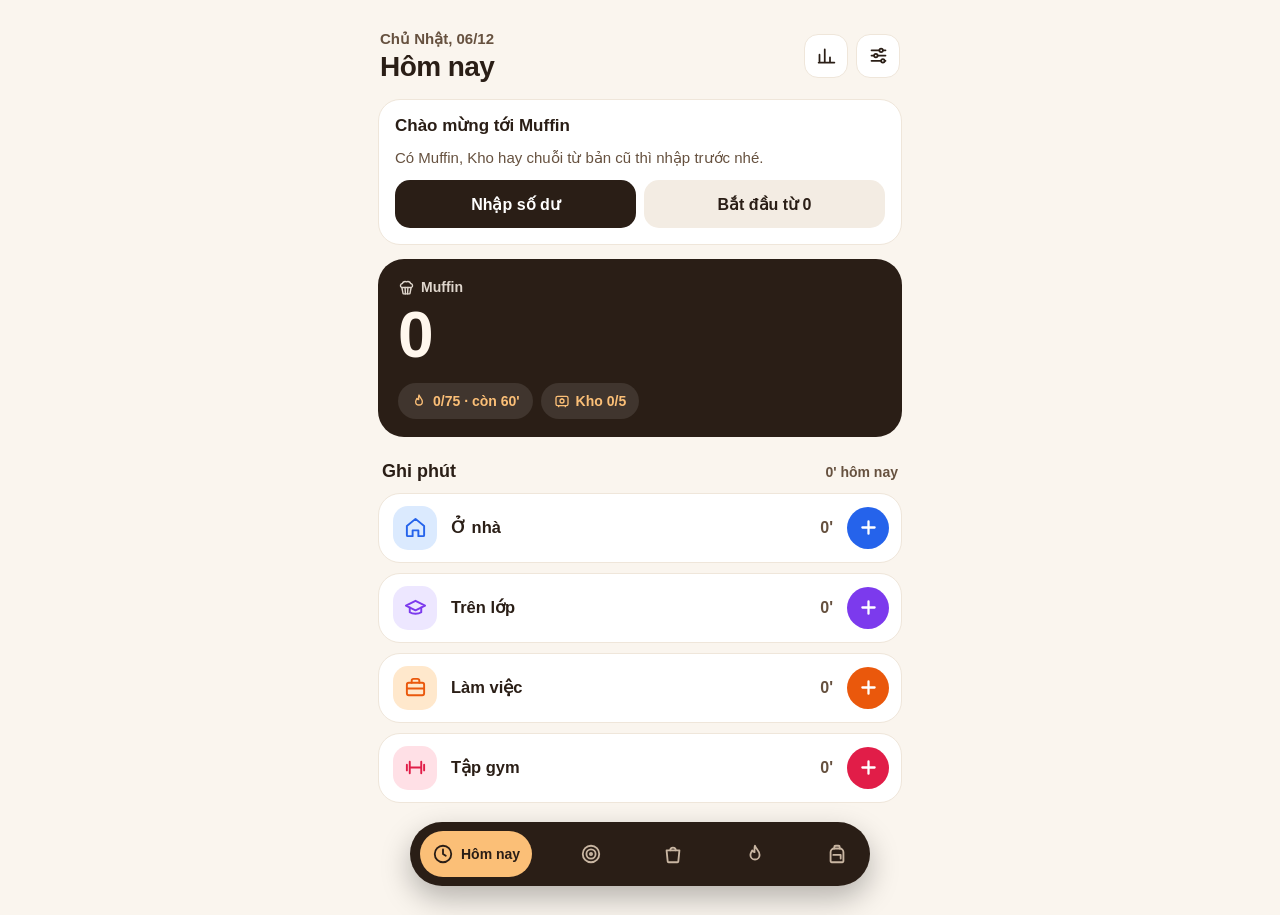
==== commit 184989ab: "v1.11.1: sua thanh trang thai bi to nau, thong bao chuyen xuong tren thanh tab" ====
--- a/index.html
+++ b/index.html
@@ -24,6 +24,7 @@
 </head>
 <body>
   <div class="app" id="app">
+    <div class="topcap" aria-hidden="true"></div>
     <main id="view" class="view"></main>
     <nav class="tabbar" id="tabs" aria-label="Điều hướng chính"></nav>
     <div class="toasts" id="toasts" role="status" aria-live="polite"></div>
--- a/styles.css
+++ b/styles.css
@@ -1,12 +1,13 @@
 /* Muffin Study Game: giao diện v1.3 (sáng = nâu kem, tối = đen chanh). Ưu tiên iPhone 375-430px */
 :root {
-  --bg: #FAF5EE; --card: #FFFFFF; --soft: #F3ECE3; --line: #EFE6DA; --ink: #2A1E16; --muted: #725E4F; --cb: #D3C3AF;
+  --bg: #FAF5EE; --card: #FFFFFF; --soft: #F3ECE3; --line: #EFE6DA; --ink: #2A1E16; --muted: #66513F; --cb: #D3C3AF;
   --hero-bg: #2A1E16; --hero-ink: #FFF7ED; --hero-num: #FFF7ED; --hero-pill: rgba(255, 255, 255, .1); --hero-pill-ink: #FBBF77;
   --pri: #2A1E16; --pri-ink: #FFFFFF; --hl: #FBBF77; --hl-ink: #2A1E16;
   --ok: #15803D; --ok-bg: #DCFCE7; --bad: #B91C1C; --bad-bg: #FEE2E2; --warn: #9A4A06; --warn-bg: #FEF3C7;
   --kho: #0E7490; --kho-bg: #CFFAFE;
   --fl: #D97706; --fl-bg: #FFE8CC; --fl-ink: #7C2D12;
   --bx: #7C3AED; --bx-bg: #EDE7FF; --bx-ink: #3B1F82;
+  --gold: #F5B70B; --gold-bg: #FEF3C7; --gold-ink: #1C1300;
   --home: #2563EB; --home-bg: #DBEAFE;
   --class: #7C3AED; --class-bg: #EDE7FF;
   --work: #EA580C; --work-bg: #FFE8CC;
@@ -23,13 +24,14 @@
 }
 @media (prefers-color-scheme: dark) {
   :root:not([data-theme="light"]) {
-    --bg: #0B0E13; --card: #151A21; --soft: #1F2630; --line: #232A33; --ink: #F3F4F6; --muted: #9CA3AF; --cb: #3A4350;
+    --bg: #0B0E13; --card: #151A21; --soft: #1F2630; --line: #232A33; --ink: #F3F4F6; --muted: #B3B9C3; --cb: #3A4350;
     --hero-bg: radial-gradient(130% 130% at 100% 0%, #2B3A12 0%, #151A21 60%); --hero-ink: #E5E7EB; --hero-num: #BEF264; --hero-pill: #1F2630; --hero-pill-ink: #E5E7EB;
     --pri: #BEF264; --pri-ink: #0B0E13; --hl: #BEF264; --hl-ink: #0B0E13;
     --ok: #BEF264; --ok-bg: rgba(190, 242, 100, .14); --bad: #FCA5A5; --bad-bg: rgba(248, 113, 113, .16); --warn: #FCD34D; --warn-bg: rgba(251, 191, 36, .14);
     --kho: #67E8F9; --kho-bg: rgba(103, 232, 249, .12);
     --fl: #FBBF24; --fl-bg: rgba(251, 191, 36, .12); --fl-ink: #FCD34D;
     --bx: #8B5CF6; --bx-bg: rgba(167, 139, 250, .14); --bx-ink: #C4B5FD;
+  --gold: #FACC15; --gold-bg: rgba(250, 204, 21, .14); --gold-ink: #1C1300;
     --home: #3B82F6; --home-bg: rgba(96, 165, 250, .14);
     --class: #A855F7; --class-bg: rgba(192, 132, 252, .14);
     --work: #F97316; --work-bg: rgba(251, 146, 60, .14);
@@ -42,13 +44,14 @@
   }
 }
 :root[data-theme="dark"] {
-  --bg: #0B0E13; --card: #151A21; --soft: #1F2630; --line: #232A33; --ink: #F3F4F6; --muted: #9CA3AF; --cb: #3A4350;
+  --bg: #0B0E13; --card: #151A21; --soft: #1F2630; --line: #232A33; --ink: #F3F4F6; --muted: #B3B9C3; --cb: #3A4350;
   --hero-bg: radial-gradient(130% 130% at 100% 0%, #2B3A12 0%, #151A21 60%); --hero-ink: #E5E7EB; --hero-num: #BEF264; --hero-pill: #1F2630; --hero-pill-ink: #E5E7EB;
   --pri: #BEF264; --pri-ink: #0B0E13; --hl: #BEF264; --hl-ink: #0B0E13;
   --ok: #BEF264; --ok-bg: rgba(190, 242, 100, .14); --bad: #FCA5A5; --bad-bg: rgba(248, 113, 113, .16); --warn: #FCD34D; --warn-bg: rgba(251, 191, 36, .14);
   --kho: #67E8F9; --kho-bg: rgba(103, 232, 249, .12);
   --fl: #FBBF24; --fl-bg: rgba(251, 191, 36, .12); --fl-ink: #FCD34D;
   --bx: #8B5CF6; --bx-bg: rgba(167, 139, 250, .14); --bx-ink: #C4B5FD;
+  --gold: #FACC15; --gold-bg: rgba(250, 204, 21, .14); --gold-ink: #1C1300;
   --home: #3B82F6; --home-bg: rgba(96, 165, 250, .14);
   --class: #A855F7; --class-bg: rgba(192, 132, 252, .14);
   --work: #F97316; --work-bg: rgba(251, 146, 60, .14);
@@ -78,10 +81,10 @@
 
 /* ---------------- Khung trang ---------------- */
 .app { max-width: 560px; margin: 0 auto; }
-.view { padding: calc(var(--safe-top) + 8px) calc(var(--safe-right) + 18px) calc(var(--safe-bottom) + 112px) calc(var(--safe-left) + 18px); }
+.view { padding: calc(var(--safe-top) + 22px) calc(var(--safe-right) + 18px) calc(var(--safe-bottom) + 112px) calc(var(--safe-left) + 18px); }
 .top { display: flex; justify-content: space-between; align-items: center; gap: 10px; margin: 6px 2px 16px; min-height: 52px; }
 .top .tt { min-width: 0; flex: 1; }
-.top .sub { font-size: 14px; font-weight: 600; color: var(--muted); }
+.top .sub { font-size: 15px; font-weight: 700; color: var(--muted); }
 .top h1 { font-size: 28px; font-weight: 800; letter-spacing: -.02em; }
 .top .ibs { display: flex; gap: 8px; }
 .ib {
@@ -121,6 +124,7 @@
 .btn.pri { background: var(--pri); color: var(--pri-ink); }
 .btn.hl { background: var(--hl); color: var(--hl-ink); }
 .btn.bx { background: var(--bx); color: #fff; }
+.btn.gold { background: var(--gold); color: var(--gold-ink); }
 .btn.danger { background: var(--bad); color: var(--bg); }
 .btn.ghost-danger { background: var(--bad-bg); color: var(--bad); }
 .btn:disabled { opacity: .42; }
@@ -229,6 +233,22 @@
 .np-kp button:active { filter: brightness(.92); transform: scale(.97); }
 .np-kp .e { background: transparent; color: var(--muted); }
 .np-kp .e svg { width: 26px; height: 26px; }
+/* Chọn mục (tiêu phút giải trí) */
+.apps-lb { font-size: 13px; font-weight: 800; color: var(--muted); margin: 4px 2px 8px; }
+.apps { display: grid; grid-template-columns: repeat(4, 1fr); gap: 8px; margin-bottom: 10px; }
+.pk {
+  width: 100%; min-width: 0; height: 62px; border-radius: 16px; border: 2px solid transparent; background: var(--soft); color: var(--ink);
+  display: flex; flex-direction: column; align-items: center; justify-content: center; gap: 4px; font: inherit;
+  font-size: 12.5px; font-weight: 800; padding: 0;
+}
+.pk span { max-width: 100%; overflow: hidden; text-overflow: ellipsis; white-space: nowrap; padding: 0 2px; }
+.pk svg { width: 22px; height: 22px; color: var(--a); }
+.pk:disabled { opacity: .4; }
+.pk:disabled svg { color: var(--muted); }
+.pk.on { border-color: var(--a); background: color-mix(in srgb, var(--a) 14%, var(--card)); }
+.has-pick .np-disp { margin: 0 0 10px; }
+.has-pick .np-n { font-size: 56px; }
+.has-pick .np-kp button { height: 50px; }
 .np-go { margin-top: 12px; width: 100%; min-height: 56px; border-radius: 18px; font-size: 17px; font-weight: 900; }
 
 /* ---------------- Mục tiêu ---------------- */
@@ -358,14 +378,31 @@
 .fund .flb { font-size: 14px; font-weight: 700; opacity: .85; }
 .fund .fv { font-size: 54px; font-weight: 900; letter-spacing: -.03em; color: var(--hero-num); line-height: 1.1; margin: 2px 0 14px; }
 .fund .fv small { font-size: 20px; opacity: .65; letter-spacing: 0; }
+/* Hôm nay đã tiêu (Túi đồ) */
+.spent { margin-top: 12px; }
+.spent .hd { display: flex; justify-content: space-between; align-items: baseline; margin-bottom: 10px; }
+.spent .hd b { font-size: 16px; font-weight: 800; }
+.spent .hd span { font-size: 14px; font-weight: 700; color: var(--muted); }
+.stack { display: flex; height: 12px; border-radius: 6px; overflow: hidden; gap: 2px; margin-bottom: 8px; }
+.stack i { background: var(--a); min-width: 4px; }
+.rx { display: flex; align-items: center; gap: 10px; padding: 7px 0; font-weight: 700; }
+.rx .dot { width: 34px; height: 34px; border-radius: 11px; display: grid; place-items: center; background: color-mix(in srgb, var(--a) 14%, var(--card)); color: var(--a); flex: none; }
+.rx .dot svg { width: 18px; height: 18px; }
+.rx .nm { flex: 1; min-width: 0; }
+.rx .mn { font-weight: 900; }
+.rx .pc { width: 58px; text-align: right; color: var(--muted); font-size: 13px; white-space: nowrap; }
+.rx .mn small { font-size: 13px; font-weight: 700; color: var(--muted); }
+.rx.lk { opacity: .5; }
+.rx.lk .dot { background: var(--soft); color: var(--muted); }
+.rx.lk .pc { color: var(--bad); font-weight: 800; }
 .boxc { display: flex; align-items: center; gap: 14px; }
-.boxc .bic { width: 52px; height: 52px; border-radius: 16px; background: var(--bx); color: #fff; display: grid; place-items: center; flex: none; }
+.boxc .bic { width: 52px; height: 52px; border-radius: 16px; background: var(--gold); color: var(--gold-ink); display: grid; place-items: center; flex: none; }
 .boxc .bic svg { width: 26px; height: 26px; }
 .boxc .bt { flex: 1; min-width: 0; }
 .boxc .bt b { display: block; font-size: 16px; font-weight: 800; }
 .boxc .bt span { font-size: 14px; color: var(--muted); font-weight: 600; }
 .boxc .bar { margin-top: 6px; }
-.boxc .bar > span { background: var(--bx); }
+.boxc .bar > span { background: var(--gold); }
 
 /* ---------------- Danh sách chung ---------------- */
 .list { padding: 2px 14px; }
@@ -384,12 +421,12 @@
 
 /* ---------------- Mở hộp (hiệu ứng) ---------------- */
 .gift { width: 120px; height: 112px; margin: 6px auto 4px; position: relative; }
-.gift .g-body { position: absolute; left: 10px; right: 10px; bottom: 0; height: 70px; background: #7C3AED; border-radius: 10px 10px 14px 14px; }
-.gift .g-lid { position: absolute; left: 0; right: 0; top: 24px; height: 26px; background: #8B5CF6; border-radius: 9px; z-index: 2; }
-.gift .g-rib-v, .gift .g-rib-l { position: absolute; left: 50%; width: 18px; margin-left: -9px; top: 50px; bottom: 0; background: #FBBF24; z-index: 3; }
+.gift .g-body { position: absolute; left: 10px; right: 10px; bottom: 0; height: 70px; background: #F5B70B; border-radius: 10px 10px 14px 14px; }
+.gift .g-lid { position: absolute; left: 0; right: 0; top: 24px; height: 26px; background: #FACC15; border-radius: 9px; z-index: 2; }
+.gift .g-rib-v, .gift .g-rib-l { position: absolute; left: 50%; width: 18px; margin-left: -9px; top: 50px; bottom: 0; background: #E11D48; z-index: 3; }
 .gift .g-rib-l { top: 24px; bottom: auto; height: 26px; }
 .gift .g-bow { position: absolute; left: 50%; top: 2px; width: 60px; height: 26px; margin-left: -30px; z-index: 4; }
-.gift .g-bow::before, .gift .g-bow::after { content: ''; position: absolute; top: 2px; width: 26px; height: 22px; border: 6px solid #FBBF24; border-radius: 50% 50% 4px 50%; }
+.gift .g-bow::before, .gift .g-bow::after { content: ''; position: absolute; top: 2px; width: 26px; height: 22px; border: 6px solid #E11D48; border-radius: 50% 50% 4px 50%; }
 .gift .g-bow::before { left: 0; transform: rotate(-12deg); }
 .gift .g-bow::after { right: 0; transform: rotate(12deg) scaleX(-1); }
 .gift .g-lid-wrap { position: absolute; inset: 0 0 auto 0; height: 50px; z-index: 5; }
@@ -421,6 +458,41 @@
 .legend { display: flex; flex-wrap: wrap; gap: 6px 14px; margin-top: 10px; font-size: 13.5px; font-weight: 600; }
 .legend span { display: inline-flex; align-items: center; gap: 6px; }
 .legend i { width: 12px; height: 12px; border-radius: 4px; display: inline-block; }
+/* Học và chơi (Thống kê) */
+.vs { display: flex; height: 14px; border-radius: 7px; overflow: hidden; gap: 3px; margin: 4px 0 10px; }
+.vs i { display: block; min-width: 4px; }
+.vs-lb { display: flex; justify-content: space-between; gap: 10px; font-size: 14px; font-weight: 700; }
+.vs-lb span { display: inline-flex; align-items: center; gap: 6px; }
+.vs-lb i { width: 12px; height: 12px; border-radius: 4px; display: inline-block; }
+.vs-note { margin-top: 10px; font-size: 14px; font-weight: 700; color: var(--muted); }
+.vs-note b { color: var(--ink); }
+/* Khoảng ngày tùy chọn (Thống kê) */
+.dr-now {
+  display: flex; align-items: center; gap: 8px; width: 100%; margin-top: 10px; padding: 10px 14px; min-height: 46px;
+  border-radius: 14px; border: 1px solid var(--line); background: var(--card); color: var(--ink); font: inherit; font-size: 15px; font-weight: 800; text-align: left;
+}
+.dr-now svg { width: 18px; height: 18px; color: var(--muted); flex: none; }
+.dr-now span { flex: 1; min-width: 0; }
+.dr-now em { font-style: normal; font-size: 13.5px; font-weight: 700; color: var(--muted); }
+.dr-q { display: flex; gap: 6px; margin-bottom: 14px; }
+.dr-q .btn { flex: 1; min-width: 0; padding: 0 8px; font-size: 13.5px; white-space: nowrap; }
+.dr-f { display: block; margin-bottom: 10px; }
+.dr-f span { display: block; font-size: 13px; font-weight: 800; color: var(--muted); margin: 0 2px 6px; }
+.dr-f input { -webkit-appearance: none; appearance: none; display: flex; align-items: center; text-align: left; }
+.dr-f input::-webkit-date-and-time-value { text-align: left; }
+.dr-msg { min-height: 20px; font-size: 14px; font-weight: 700; color: var(--bad); }
+/* Mục tiêu ngày trước */
+.hx-hd { display: flex; justify-content: space-between; align-items: baseline; gap: 10px; margin-bottom: 8px; }
+.hx-hd b { font-size: 16px; font-weight: 800; }
+.hx-hd span { font-size: 14px; font-weight: 700; color: var(--muted); white-space: nowrap; }
+.hx-hd span.ok { color: var(--ok); }
+.hx-l { list-style: none; margin: 10px 0 0; padding: 0; }
+.hx-l li { display: flex; align-items: flex-start; gap: 10px; padding: 7px 0; font-size: 15px; font-weight: 600; }
+.hx-l li + li { border-top: 1px solid var(--line); }
+.hx-l i { width: 22px; height: 22px; flex: none; border-radius: 7px; border: 2px solid var(--cb); display: grid; place-items: center; color: var(--pri-ink); }
+.hx-l li.on i { background: var(--pri); border-color: var(--pri); }
+.hx-l i svg { width: 13px; height: 13px; }
+.hx-l li.on span { color: var(--muted); text-decoration: line-through; }
 .tiles { display: grid; grid-template-columns: 1fr 1fr; gap: 10px; }
 .tile { background: var(--soft); border-radius: 16px; padding: 12px; }
 .tile span { font-size: 13px; color: var(--muted); font-weight: 700; }
@@ -470,9 +542,15 @@
   background: #F43F5E; color: #fff; font-size: 11px; font-weight: 800; line-height: 18px; text-align: center;
 }
 
-/* ---------------- Toast (trên cùng) ---------------- */
+/* Dải nền cố định ở mép trên: iOS lấy màu phần tử cố định sát mép trên để tô thanh trạng thái */
+.topcap {
+  position: fixed; left: 0; right: 0; top: 0; z-index: 25; pointer-events: none;
+  height: max(var(--safe-top), 1px); background: var(--bg);
+}
+
+/* ---------------- Toast (trên thanh tab) ---------------- */
 .toasts {
-  position: fixed; left: 0; right: 0; top: calc(var(--safe-top) + 8px); z-index: 90; pointer-events: none;
+  position: fixed; left: 0; right: 0; bottom: calc(max(14px, calc(var(--safe-bottom) + 2px)) + 74px); z-index: 90; pointer-events: none;
   display: flex; flex-direction: column; align-items: center; gap: 8px; padding: 0 14px;
 }
 .toast {
@@ -484,8 +562,8 @@
 .toast.error { background: #B91C1C; color: #fff; }
 .toast button { min-height: 38px; border: 0; border-radius: 11px; padding: 0 12px; font-weight: 800; background: rgba(127, 127, 127, .22); color: inherit; }
 .toast.out { animation: toastOut .2s ease forwards; }
-@keyframes toastIn { from { opacity: 0; transform: translateY(-12px); } }
-@keyframes toastOut { to { opacity: 0; transform: translateY(-12px); } }
+@keyframes toastIn { from { opacity: 0; transform: translateY(12px); } }
+@keyframes toastOut { to { opacity: 0; transform: translateY(12px); } }
 
 @media (prefers-reduced-motion: reduce) {
   *, *::before, *::after { animation-duration: .01ms !important; animation-iteration-count: 1 !important; transition-duration: .01ms !important; }
